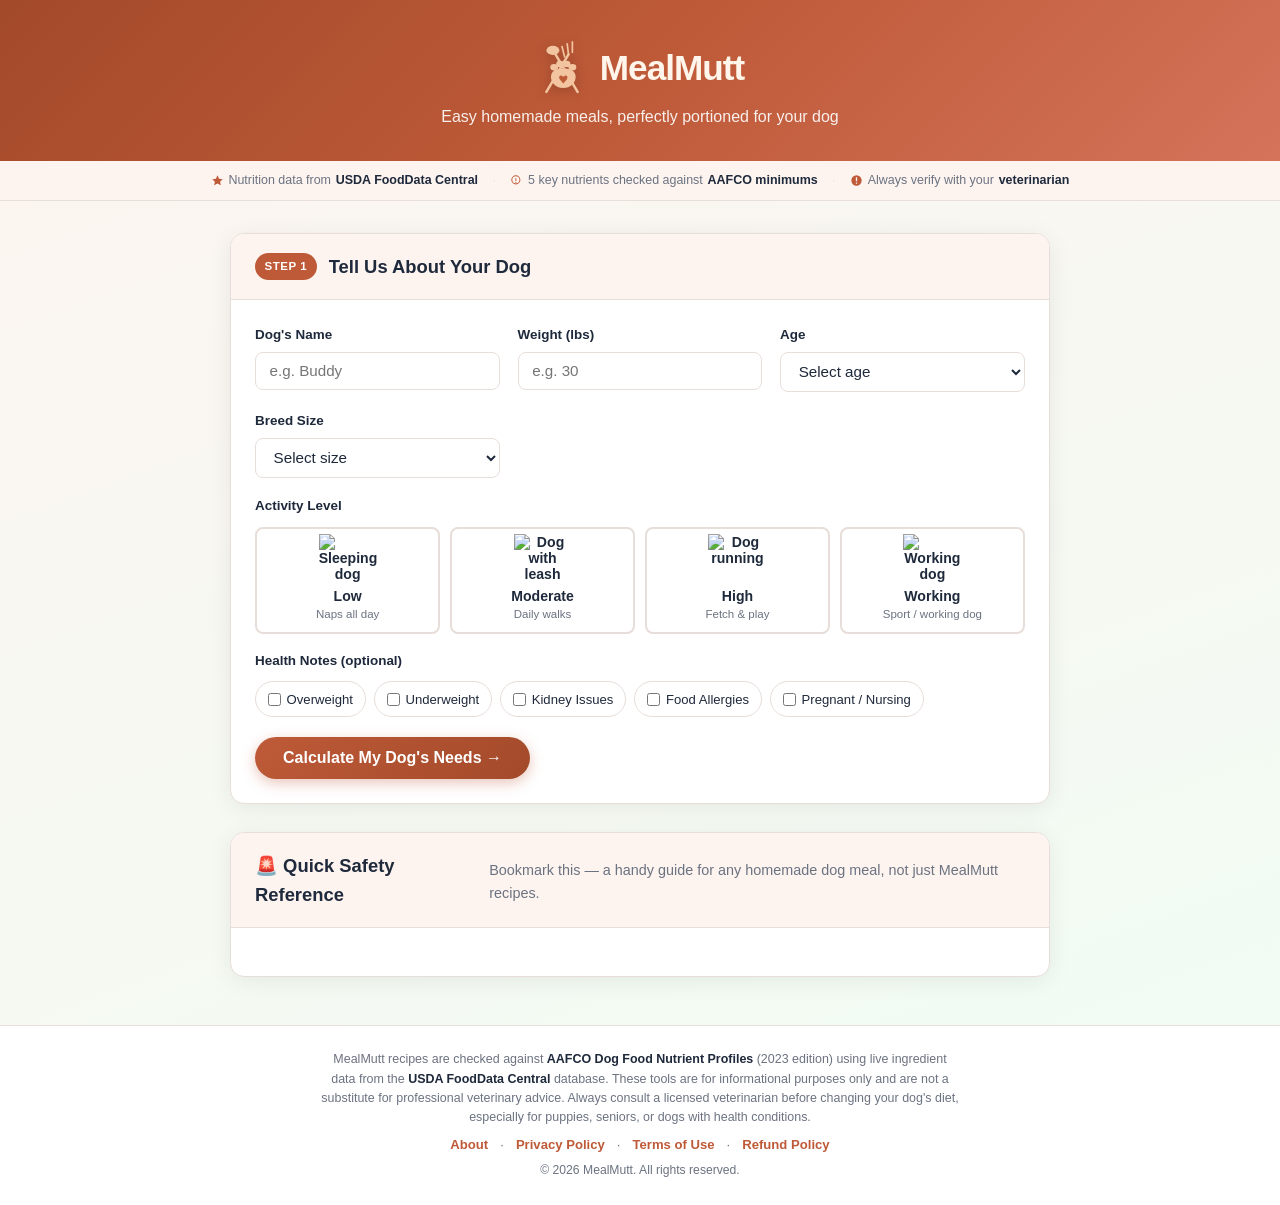
==== index.html @ f0d7a095 "Add Impact.com site verification meta tag Co-Authored-By: Claude Sonnet 4.6 <noreply@anthropic.com>" ====
<!DOCTYPE html>
<html lang="en">
<head>
  <meta charset="UTF-8" />
  <meta name='impact-site-verification' value='99b565a2-ffde-47de-982b-279a6107da5d'>
  <meta name="viewport" content="width=device-width, initial-scale=1.0" />
  <title>MealMutt — Easy Dog Food Cooking Guide</title>
  <meta name="description" content="Free homemade dog food recipes with AAFCO-checked nutrition, portioned by your dog's weight, age, and breed. Calculate meals in minutes." />

  <!-- Open Graph (social sharing previews) -->
  <meta property="og:type" content="website" />
  <meta property="og:url" content="https://mealmutt.com/" />
  <meta property="og:title" content="MealMutt — Easy Dog Food Cooking Guide" />
  <meta property="og:description" content="Free homemade dog food recipes with AAFCO-checked nutrition, portioned by your dog's weight, age, and breed." />
  <meta property="og:image" content="https://mealmutt.com/icons/og-preview.png" />
  <meta name="twitter:card" content="summary_large_image" />

  <!-- Google Analytics 4 -->
  <script async src="https://www.googletagmanager.com/gtag/js?id=G-VZTRQTY7SE"></script>
  <script>
    window.dataLayer = window.dataLayer || [];
    function gtag(){ dataLayer.push(arguments); }
    gtag('js', new Date());
    gtag('config', 'G-VZTRQTY7SE');
  </script>

  <!-- PWA manifest -->
  <link rel="manifest" href="/manifest.json" />

  <!-- Theme color (Android Chrome toolbar + status bar) -->
  <meta name="theme-color" content="#be5a38" />

  <!-- iOS home screen support -->
  <meta name="apple-mobile-web-app-capable" content="yes" />
  <meta name="apple-mobile-web-app-status-bar-style" content="default" />
  <meta name="apple-mobile-web-app-title" content="MealMutt" />
  <link rel="apple-touch-icon" href="/icons/icon-192.png" />

  <link rel="stylesheet" href="styles.css" />
</head>
<body>

  <!-- Skip link for keyboard / screen-reader users -->
  <a class="skip-link" href="#section-profile">Skip to main content</a>

  <!-- ===== HEADER ===== -->
  <header class="header">
    <div class="header-inner">
      <div class="pro-status-bar hidden" id="pro-status-bar">
        <span id="pro-status-text">🆓 Free Plan — <strong>3 recipes included</strong></span>
        <button class="pro-status-btn" id="pro-status-btn" onclick="showUpgradeModal()">Upgrade to Pro ✨</button>
      </div>
      <div class="logo">
        <svg class="logo-img" xmlns="http://www.w3.org/2000/svg" viewBox="0 0 80 88" aria-label="MealMutt icon">
          <!-- Fork (bottom-left to top-right) -->
          <line x1="16" y1="80" x2="50" y2="22" stroke="#F2C4A0" stroke-width="3.8" stroke-linecap="round"/>
          <line x1="44" y1="26" x2="40" y2="10" stroke="#F2C4A0" stroke-width="2.6" stroke-linecap="round"/>
          <line x1="50" y1="22" x2="48" y2="6"  stroke="#F2C4A0" stroke-width="2.6" stroke-linecap="round"/>
          <line x1="56" y1="19" x2="56" y2="3"  stroke="#F2C4A0" stroke-width="2.6" stroke-linecap="round"/>
          <!-- Spoon (bottom-right to top-left) -->
          <line x1="64" y1="80" x2="30" y2="22" stroke="#F2C4A0" stroke-width="3.8" stroke-linecap="round"/>
          <ellipse cx="26" cy="16" rx="10" ry="7" fill="#F2C4A0"/>
          <!-- Toe pads -->
          <ellipse cx="28" cy="42" rx="6" ry="5" fill="#F2C4A0"/>
          <ellipse cx="37" cy="37" rx="6" ry="5" fill="#F2C4A0"/>
          <ellipse cx="47" cy="37" rx="6" ry="5" fill="#F2C4A0"/>
          <ellipse cx="56" cy="42" rx="6" ry="5" fill="#F2C4A0"/>
          <!-- Main pad -->
          <path d="M42 74 C29 74 23 64 23 57 C23 48 30 44 42 44 C54 44 61 48 61 57 C61 64 55 74 42 74 Z" fill="#F2C4A0"/>
          <!-- Heart in pad -->
          <path d="M42 67 L37 61 C34.5 58 35.5 54.5 38.5 54.5 C40 54.5 42 56.5 42 56.5 C42 56.5 44 54.5 45.5 54.5 C48.5 54.5 49.5 58 47 61 Z" fill="#BE5A38"/>
        </svg>
        <h1 class="logo-text">MealMutt</h1>
      </div>
      <p class="tagline">Easy homemade meals, perfectly portioned for your dog</p>
    </div>
  </header>

  <!-- ===== CREDIBILITY STRIP ===== -->
  <div class="credibility-strip">
    <span class="cred-item">
      <svg class="cred-icon" viewBox="0 0 20 20" fill="none" xmlns="http://www.w3.org/2000/svg" aria-hidden="true"><path d="M10 2L12.4 7.2L18 8L14 11.8L15.2 17.4L10 14.6L4.8 17.4L6 11.8L2 8L7.6 7.2L10 2Z" fill="currentColor"/></svg>
      Nutrition data from <strong>USDA FoodData Central</strong>
    </span>
    <span class="cred-divider" aria-hidden="true">·</span>
    <span class="cred-item">
      <svg class="cred-icon" viewBox="0 0 20 20" fill="none" xmlns="http://www.w3.org/2000/svg" aria-hidden="true"><path d="M9 2a7 7 0 100 14A7 7 0 009 2zm0 1.5a5.5 5.5 0 110 11 5.5 5.5 0 010-11zM9 6a.75.75 0 01.75.75v3.5a.75.75 0 01-1.5 0v-3.5A.75.75 0 019 6zm0 6a.875.875 0 110 1.75A.875.875 0 019 12z" fill="currentColor"/></svg>
      5 key nutrients checked against <strong>AAFCO minimums</strong>
    </span>
    <span class="cred-divider" aria-hidden="true">·</span>
    <span class="cred-item">
      <svg class="cred-icon" viewBox="0 0 20 20" fill="none" xmlns="http://www.w3.org/2000/svg" aria-hidden="true"><path d="M10 18a8 8 0 100-16 8 8 0 000 16zm-1-5h2v2H9v-2zm0-8h2v6H9V5z" fill="currentColor"/></svg>
      Always verify with your <strong>veterinarian</strong>
    </span>
  </div>

  <!-- ===== MAIN ===== -->
  <main class="container">

    <!-- STEP 1 — Dog Profile -->
    <section class="card" id="section-profile" aria-current="step">
      <div class="card-header">
        <span class="step-badge">Step 1</span>
        <h2>Tell Us About Your Dog</h2>
      </div>
      <div class="card-body">
        <div class="form-grid">

          <div class="form-group">
            <label for="dog-name">Dog's Name</label>
            <input type="text" id="dog-name" placeholder="e.g. Buddy" />
          </div>

          <div class="form-group">
            <label for="dog-weight">Weight (lbs)</label>
            <input type="number" id="dog-weight" placeholder="e.g. 30" min="1" max="250" />
          </div>

          <div class="form-group">
            <label for="dog-age">Age</label>
            <select id="dog-age">
              <option value="">Select age</option>
              <option value="puppy">Puppy (under 1 year)</option>
              <option value="adult">Adult (1–7 years)</option>
              <option value="senior">Senior (7+ years)</option>
            </select>
          </div>

          <div class="form-group">
            <label for="dog-size">Breed Size</label>
            <select id="dog-size">
              <option value="">Select size</option>
              <option value="small">Small (under 20 lbs)</option>
              <option value="medium">Medium (20–50 lbs)</option>
              <option value="large">Large (50–100 lbs)</option>
              <option value="giant">Giant (100+ lbs)</option>
            </select>
          </div>

          <div class="form-group full-width">
            <label>Activity Level</label>
            <div class="activity-buttons">

              <!-- LOW — sleeping dog -->
              <button class="activity-btn" data-value="low">
                <span class="activity-icon">
                  <picture>
                    <source srcset="icon-low.webp" type="image/webp" />
                    <img src="icon-low.png" alt="Sleeping dog" class="activity-img" width="120" height="120" loading="lazy" />
                  </picture>
                </span>
                <span>Low</span>
                <small>Naps all day</small>
              </button>

              <!-- MODERATE — dog with leash -->
              <button class="activity-btn" data-value="moderate">
                <span class="activity-icon">
                  <picture>
                    <source srcset="icon-moderate.webp" type="image/webp" />
                    <img src="icon-moderate.png" alt="Dog with leash" class="activity-img" width="120" height="120" loading="lazy" />
                  </picture>
                </span>
                <span>Moderate</span>
                <small>Daily walks</small>
              </button>

              <!-- HIGH — dog running/leaping -->
              <button class="activity-btn" data-value="high">
                <span class="activity-icon">
                  <picture>
                    <source srcset="icon-high.webp" type="image/webp" />
                    <img src="icon-high.png" alt="Dog running" class="activity-img" width="120" height="120" loading="lazy" />
                  </picture>
                </span>
                <span>High</span>
                <small>Fetch & play</small>
              </button>

              <!-- WORKING — dog with badge vest -->
              <button class="activity-btn" data-value="working">
                <span class="activity-icon">
                  <picture>
                    <source srcset="icon-working.webp" type="image/webp" />
                    <img src="icon-working.png" alt="Working dog" class="activity-img" width="120" height="120" loading="lazy" />
                  </picture>
                </span>
                <span>Working</span>
                <small>Sport / working dog</small>
              </button>

            </div>
          </div>

        </div>

        <div class="form-group" style="margin-top:1rem;">
          <label>Health Notes (optional)</label>
          <div class="health-tags">
            <label class="tag-checkbox"><input type="checkbox" value="overweight" /> Overweight</label>
            <label class="tag-checkbox"><input type="checkbox" value="underweight" /> Underweight</label>
            <label class="tag-checkbox"><input type="checkbox" value="kidney" /> Kidney Issues</label>
            <label class="tag-checkbox"><input type="checkbox" value="allergies" /> Food Allergies</label>
            <label class="tag-checkbox"><input type="checkbox" value="pregnant" /> Pregnant / Nursing</label>
          </div>
        </div>

        <div class="profile-actions">
          <button class="btn-primary" id="btn-calculate">Calculate My Dog's Needs →</button>
        </div>

        <!-- Saved Profiles (shown when profiles exist) -->
        <div class="saved-profiles-row hidden" id="saved-profiles-row">
          <span class="saved-label">📂 Saved dogs:</span>
          <div class="saved-chips" id="saved-chips"></div>
        </div>
      </div>
    </section>

    <!-- STEP 2 — Calorie Results -->
    <section class="card hidden" id="section-results">
      <div class="card-header">
        <span class="step-badge">Step 2</span>
        <h2>Daily Nutrition Needs</h2>
      </div>
      <div class="card-body">
        <div class="results-hero">
          <div class="result-block primary">
            <div class="result-number" id="result-calories">—</div>
            <div class="result-label">Calories / Day</div>
          </div>
          <div class="result-block">
            <div class="result-number" id="result-food-oz">—</div>
            <div class="result-label">Oz of Food / Day</div>
          </div>
          <div class="result-block">
            <div class="result-number" id="result-meals">2×</div>
            <div class="result-label">Meals / Day</div>
          </div>
        </div>

        <div class="macro-bar-section">
          <h3>Recommended Macro Split</h3>
          <div class="macro-bars" id="macro-bars"></div>
        </div>

        <div class="tip-box" id="health-tip"></div>

        <div class="profile-actions">
          <button class="btn-primary" id="btn-show-recipes">Choose a Recipe →</button>
          <button class="btn-secondary" id="btn-save-profile" onclick="saveProfile()">💾 Save This Dog's Profile</button>
        </div>
      </div>
    </section>

    <!-- STEP 3 — Recipe Picker -->
    <section class="card hidden" id="section-recipes">
      <div class="card-header">
        <span class="step-badge">Step 3</span>
        <h2>Pick a Recipe</h2>
      </div>
      <div class="card-body">
        <div class="filter-row">
          <span class="filter-label">Filter by protein:</span>
          <div class="filter-buttons" id="filter-buttons">
            <button class="filter-btn active" data-filter="all">All</button>
            <button class="filter-btn" data-filter="chicken">🍗 Chicken</button>
            <button class="filter-btn" data-filter="beef">🥩 Beef</button>
            <button class="filter-btn" data-filter="fish">🐟 Fish</button>
            <button class="filter-btn" data-filter="turkey">🦃 Turkey</button>
          </div>
        </div>
        <div class="recipe-grid" id="recipe-grid"></div>
      </div>
    </section>

    <!-- AAFCO COMPLIANCE GATE -->
    <section class="card hidden" id="section-aafco">
      <div class="card-header">
        <span class="step-badge" id="aafco-badge-label">Checking</span>
        <h2 id="aafco-title">Verifying Nutrition Guidelines…</h2>
      </div>
      <div class="card-body" id="aafco-body">
        <!-- filled dynamically -->
      </div>
    </section>

    <!-- STEP 4 — Cooking Instructions -->
    <section class="card hidden" id="section-cook">
      <div class="card-header">
        <span class="step-badge">Step 4</span>
        <h2 id="cook-title">How to Cook It</h2>
      </div>
      <div class="card-body">

        <div class="cook-layout">

          <!-- Left: Ingredients -->
          <div class="cook-column">
            <h3>Ingredients</h3>
            <p class="portion-note">Portioned for <strong id="portions-for">—</strong> (adjust multiplier below)</p>
            <div class="multiplier-row">
              <button class="mult-btn" id="mult-down">−</button>
              <span id="mult-value">1×</span>
              <button class="mult-btn" id="mult-up">+</button>
              <span class="mult-label">batch size</span>
            </div>
            <ul class="ingredient-list" id="ingredient-list"></ul>

            <div class="nutrition-mini" id="nutrition-mini"></div>
          </div>

          <!-- Right: Steps -->
          <div class="cook-column">
            <h3>Cooking Steps</h3>
            <ol class="steps-list" id="steps-list"></ol>
            <div class="cook-tips" id="cook-tips"></div>
          </div>

        </div>

        <!-- SUPPLEMENTS BOOSTER -->
        <div class="supp-section" id="supp-section">
          <div class="supp-header">
            <h3>💊 Boost with Supplements</h3>
            <span class="supp-sub">Optional add-ons based on vet research. Toggle to add to your recipe.</span>
          </div>
          <h4 class="supp-group-header">🧩 Nutritional Completers</h4>
          <p class="supp-group-sub">These address the most common nutrient gaps in homemade dog food. Strongly recommended for dogs eating homemade meals regularly.</p>
          <div class="supp-grid" id="supp-grid-completer"></div>
          <h4 class="supp-group-header">✨ Optional Boosters</h4>
          <p class="supp-group-sub">Wellness add-ons with documented benefits. Add based on your dog's individual needs.</p>
          <div class="supp-grid" id="supp-grid-booster"></div>
          <p class="aff-disclaimer">
            🔗 <strong>Affiliate Disclosure:</strong> MealMutt participates in the Amazon Associates Program and other affiliate programs. We may earn a small commission when you purchase through our links — at no extra cost to you. We only recommend products we've researched and believe are safe for dogs.
          </p>
        </div>

        <div class="storage-box">
          <h3>🧊 Storage & Serving</h3>
          <div class="storage-grid" id="storage-grid"></div>
        </div>

        <div class="safety-box">
          <h3>⚠️ Safe & Unsafe Ingredients</h3>
          <div class="safe-unsafe-grid">
            <div>
              <h4 class="safe">✅ Safe for Dogs</h4>
              <ul id="safe-list"></ul>
            </div>
            <div>
              <h4 class="unsafe">❌ Never Feed These</h4>
              <ul id="unsafe-list"></ul>
            </div>
          </div>
        </div>

        <div class="action-row">
          <button class="btn-secondary" id="btn-back-recipes">← Back to Recipes</button>
          <button class="btn-primary" id="btn-print">🖨️ Print This Recipe</button>
        </div>
      </div>
    </section>

    <!-- WAITLIST / EMAIL CAPTURE (shown after first recipe is generated) -->
    <section class="card hidden" id="section-waitlist">
      <div class="card-body waitlist-body">

        <!-- Default state -->
        <div class="waitlist-content" id="waitlist-default">
          <div class="waitlist-text">
            <div class="waitlist-icon">🐾</div>
            <h3>Get New Recipes &amp; Nutrition Tips Free</h3>
            <p>Join dog parents already cooking healthier meals at home. Get weekly recipes, vet tips, and exclusive MealMutt Pro founding member access.</p>
          </div>
          <form class="waitlist-form" id="waitlist-form" onsubmit="joinWaitlist(event)" novalidate>
            <div class="waitlist-fields">
              <input type="text"  id="waitlist-name"    placeholder="Your name"       autocomplete="name" />
              <input type="email" id="waitlist-email"   placeholder="your@email.com"  required autocomplete="email" />
              <select id="waitlist-referral" aria-label="How did you find us? (optional)">
                <option value="">How did you find us? (optional)</option>
                <option value="Google Search">🔍 Google Search</option>
                <option value="Instagram">📸 Instagram</option>
                <option value="TikTok">🎵 TikTok</option>
                <option value="Facebook">👍 Facebook</option>
                <option value="Friend / Family">👥 Friend / Family</option>
                <option value="YouTube">▶️ YouTube</option>
                <option value="Other">💬 Other</option>
              </select>
            </div>
            <button type="submit" class="btn-waitlist" id="waitlist-btn">
              <span id="waitlist-btn-text">Join Free →</span>
            </button>
          </form>
        </div>

        <!-- Success state (hidden until submitted) -->
        <div class="waitlist-success hidden" id="waitlist-success">
          <div class="waitlist-success-icon">🎉</div>
          <h3>You're on the list!</h3>
          <p id="waitlist-success-msg">We'll send recipes, vet tips, and Pro early access straight to your inbox.</p>
          <span class="waitlist-success-badge">✅ Confirmed</span>
        </div>

      </div>
    </section>

    <!-- SAFETY REFERENCE — always visible standalone guide -->
    <section class="card" id="section-safety">
      <div class="card-header">
        <h2>🚨 Quick Safety Reference</h2>
        <p class="section-subtitle">Bookmark this — a handy guide for any homemade dog meal, not just MealMutt recipes.</p>
      </div>
      <div class="card-body">
        <div class="safety-columns" id="safety-reference"></div>
      </div>
    </section>

  </main>

  <!-- ===== FOOTER ===== -->
  <footer class="footer">
    <p class="footer-disclaimer">
      MealMutt recipes are checked against <strong>AAFCO Dog Food Nutrient Profiles</strong> (2023 edition)
      using live ingredient data from the <strong>USDA FoodData Central</strong> database.
      These tools are for informational purposes only and are not a substitute for professional veterinary advice.
      Always consult a licensed veterinarian before changing your dog's diet, especially for puppies,
      seniors, or dogs with health conditions.
    </p>
    <nav class="footer-links" aria-label="Legal">
      <a href="about.html">About</a> ·
      <a href="privacy.html">Privacy Policy</a> ·
      <a href="terms.html">Terms of Use</a> ·
      <a href="refund.html">Refund Policy</a>
    </nav>
    <p class="footer-copy">© 2026 MealMutt. All rights reserved.</p>
  </footer>

  <!-- UPGRADE MODAL -->
  <div class="upgrade-modal hidden" id="upgrade-modal" role="dialog" aria-modal="true">
    <div class="upgrade-overlay" onclick="closeUpgradeModal()"></div>
    <div class="upgrade-box">
      <button class="upgrade-close" onclick="closeUpgradeModal()" aria-label="Close">✕</button>
      <div class="upgrade-paw">🐾</div>
      <h2>Unlock MealMutt Pro</h2>
      <p class="upgrade-sub">Full access to every recipe, supplement, and feature — perfectly portioned for your dog.</p>

      <ul class="upgrade-features">
        <li>🍽️ <strong>All 8+ recipes</strong> (+ new ones added monthly)</li>
        <li>💊 <strong>Full supplement booster</strong> with affiliate shop links</li>
        <li>🐕 <strong>Save unlimited dog profiles</strong></li>
        <li>✅ <strong>AAFCO 5-nutrient check</strong> for every recipe</li>
        <li>🖨️ <strong>Print & batch cooking mode</strong></li>
        <li>📡 <strong>Live USDA nutrition data</strong> per recipe</li>
      </ul>

      <div class="upgrade-plans">
        <button class="upgrade-plan" onclick="goToStripe('monthly')">
          <span class="plan-price">$4.99<small>/mo</small></span>
          <span class="plan-label">Monthly</span>
          <span class="plan-note">Cancel anytime</span>
        </button>
        <button class="upgrade-plan featured" onclick="goToStripe('yearly')">
          <span class="plan-badge">Best Value — Save 35%</span>
          <span class="plan-price">$39<small>/yr</small></span>
          <span class="plan-label">Annual</span>
          <span class="plan-note">That's $3.25/month</span>
        </button>
      </div>

      <p class="upgrade-secure">🔒 Secure payment via Stripe · Cancel anytime</p>

      <div class="license-key-section">
        <details class="license-key-toggle">
          <summary class="license-key-label">Already have a license key?</summary>
          <div class="license-key-row">
            <input
              type="text"
              id="license-key-input"
              placeholder="MEALMUTT-XXXX-XXXX-XXXX"
              maxlength="22"
              autocomplete="off"
              spellcheck="false"
              onkeydown="if(event.key==='Enter') redeemLicenseKey()"
            />
            <button class="license-key-btn" onclick="redeemLicenseKey()">Redeem</button>
          </div>
          <p class="license-key-error hidden" id="license-key-error"></p>
        </details>
      </div>
    </div>
  </div>

  <!-- EmailJS SDK -->
  <script src="https://cdn.jsdelivr.net/npm/@emailjs/browser@4/dist/email.min.js"></script>

  <script src="recipes.js"></script>
  <script src="usda.js"></script>
  <script src="aafco.js"></script>
  <script src="supplements.js"></script>
  <script src="app.js"></script>

  <!-- Register service worker for PWA / offline static assets -->
  <script>
    if ('serviceWorker' in navigator) {
      window.addEventListener('load', () => {
        navigator.serviceWorker.register('/sw.js').catch(err => {
          console.warn('Service worker registration failed:', err);
        });
      });
    }
  </script>
</body>
</html>
---- styles.css ----
/* ===================================================
   MealMutt — Styles
   =================================================== */

*, *::before, *::after { box-sizing: border-box; margin: 0; padding: 0; }

/* ===== SKIP LINK ===== */
.skip-link {
  position: absolute;
  left: -9999px;
  top: auto;
  width: 1px;
  height: 1px;
  overflow: hidden;
}
.skip-link:focus {
  position: fixed;
  top: 8px;
  left: 8px;
  width: auto;
  height: auto;
  padding: 8px 16px;
  background: #be5a38;
  color: #fff;
  font-weight: 600;
  z-index: 10000;
  border-radius: 4px;
  text-decoration: none;
}

:root {
  --primary:      #be5a38; /* interactive elements & large text only — not small body text */
  --primary-dark: #a34a2a;
  --primary-light:#fdf4f0;
  --accent:       #4d7c0f;
  --accent-light: #ecfccb;
  --danger:       #991b1b;
  --danger-light: #fee2e2;
  --blue:         #0369a1;
  --blue-light:   #e0f2fe;
  --text:         #1e293b;
  --text-muted:   #6b7280;
  --border:       #e7ddd9;
  --surface:      #fdf4f0;
  --white:        #ffffff;
  --radius:       14px;
  --radius-sm:    8px;
  --shadow:       0 4px 24px rgba(0,0,0,.07);
  --shadow-lg:    0 8px 40px rgba(0,0,0,.12);
}

html { scroll-behavior: smooth; }

body {
  font-family: -apple-system, BlinkMacSystemFont, 'Segoe UI', Roboto, sans-serif;
  background: linear-gradient(160deg, #fdf4f0 0%, #f0fdf4 100%);
  min-height: 100vh;
  color: var(--text);
  line-height: 1.6;
}

/* ===== HEADER ===== */
.header {
  background: linear-gradient(135deg, #a34a2a 0%, #be5a38 50%, #d4735a 100%);
  color: #fff;
  padding: 2.5rem 1.5rem 2rem;
  text-align: center;
  box-shadow: 0 4px 20px rgba(190,90,56,.35);
}
.header-inner { max-width: 700px; margin: 0 auto; }
.logo { display: flex; align-items: center; justify-content: center; gap: .75rem; margin-bottom: .4rem; }
.logo-img { width: 52px; height: auto; filter: drop-shadow(0 2px 6px rgba(0,0,0,.18)); }
.logo-text { font-size: 2.2rem; font-weight: 800; letter-spacing: -1px; color: #FFF5EB; }
.tagline { font-size: 1rem; opacity: .9; font-weight: 400; }

/* ===== LAYOUT ===== */
.container {
  max-width: 860px;
  margin: 0 auto;
  padding: 2rem 1.25rem 3rem;
  display: flex;
  flex-direction: column;
  gap: 1.75rem;
}

/* ===== CARD ===== */
.card {
  background: var(--white);
  border-radius: var(--radius);
  box-shadow: var(--shadow);
  border: 1px solid var(--border);
  overflow: hidden;
  transition: box-shadow .2s;
}
.card:hover { box-shadow: var(--shadow-lg); }

.card-header {
  background: var(--surface);
  border-bottom: 1px solid var(--border);
  padding: 1.1rem 1.5rem;
  display: flex;
  align-items: center;
  gap: .75rem;
}
.card-header h2 { font-size: 1.15rem; font-weight: 700; color: var(--text); }
.section-subtitle { font-size: .9rem; color: var(--text-muted); font-weight: 400; margin-top: .25rem; }
.card-body { padding: 1.5rem; }

.step-badge {
  background: var(--primary);
  color: #fff;
  font-size: .72rem;
  font-weight: 700;
  padding: .25rem .6rem;
  border-radius: 20px;
  text-transform: uppercase;
  letter-spacing: .5px;
  white-space: nowrap;
}

/* ===== FORM ===== */
.form-grid {
  display: grid;
  grid-template-columns: repeat(auto-fit, minmax(200px, 1fr));
  gap: 1.1rem;
}
.form-group { display: flex; flex-direction: column; gap: .4rem; }
.form-group.full-width { grid-column: 1 / -1; }
label { font-size: .84rem; font-weight: 600; color: var(--text); }

input[type="text"],
input[type="number"],
select {
  padding: .6rem .85rem;
  border: 1.5px solid var(--border);
  border-radius: var(--radius-sm);
  font-size: .95rem;
  color: var(--text);
  background: var(--white);
  transition: border-color .15s, box-shadow .15s;
  outline: none;
  width: 100%;
}
input:focus, select:focus {
  border-color: var(--primary);
  box-shadow: 0 0 0 3px rgba(249,115,22,.12);
}

/* ===== ACTIVITY BUTTONS ===== */
.activity-buttons {
  display: grid;
  grid-template-columns: repeat(auto-fit, minmax(110px, 1fr));
  gap: .6rem;
  margin-top: .25rem;
}
.activity-btn {
  display: flex; flex-direction: column; align-items: center;
  gap: .2rem; padding: .75rem .5rem;
  border: 2px solid var(--border);
  border-radius: var(--radius-sm);
  background: var(--white);
  cursor: pointer;
  transition: all .15s;
  font-size: .88rem; font-weight: 600; color: var(--text);
}
.activity-btn .activity-icon { display: flex; align-items: center; justify-content: center; height: 44px; }
.activity-btn small { font-size: .72rem; color: var(--text-muted); font-weight: 400; }
.activity-btn:hover { border-color: var(--primary); background: var(--primary-light); }
.activity-btn.selected {
  border-color: var(--primary);
  background: var(--primary-light);
  color: var(--primary-dark);
}

/* ===== HEALTH TAGS ===== */
.health-tags { display: flex; flex-wrap: wrap; gap: .5rem; margin-top: .25rem; }
.tag-checkbox {
  display: flex; align-items: center; gap: .35rem;
  padding: .4rem .75rem;
  border: 1.5px solid var(--border);
  border-radius: 20px;
  font-size: .82rem; font-weight: 500;
  cursor: pointer;
  transition: all .15s;
  background: var(--white);
  user-select: none;
}
.tag-checkbox:hover { border-color: var(--primary); background: var(--primary-light); }
.tag-checkbox input { accent-color: var(--primary); }

/* ===== BUTTONS ===== */
.btn-primary {
  display: inline-flex; align-items: center; justify-content: center; gap: .4rem;
  background: linear-gradient(135deg, var(--primary), var(--primary-dark));
  color: #fff; border: none;
  padding: .75rem 1.75rem;
  border-radius: 30px;
  font-size: 1rem; font-weight: 700;
  cursor: pointer;
  margin-top: 1.25rem;
  box-shadow: 0 4px 14px rgba(190,90,56,.35);
  transition: transform .12s, box-shadow .12s;
}
.btn-primary:hover {
  transform: translateY(-2px);
  box-shadow: 0 6px 20px rgba(190,90,56,.45);
}
.btn-primary:active { transform: translateY(0); }

.btn-secondary {
  display: inline-flex; align-items: center; gap: .4rem;
  background: var(--white); color: var(--text);
  border: 1.5px solid var(--border);
  padding: .65rem 1.4rem;
  border-radius: 30px;
  font-size: .95rem; font-weight: 600;
  cursor: pointer;
  margin-top: 1.25rem;
  transition: all .15s;
}
.btn-secondary:hover { border-color: var(--primary); color: var(--primary); }

/* ===== RESULTS ===== */
.results-hero {
  display: flex; flex-wrap: wrap; gap: 1rem;
  margin-bottom: 1.5rem;
}
.result-block {
  flex: 1 1 120px;
  background: var(--surface);
  border: 1.5px solid var(--border);
  border-radius: var(--radius-sm);
  padding: 1.1rem;
  text-align: center;
}
.result-block.primary {
  background: var(--primary-light);
  border-color: var(--primary);
}
.result-number {
  font-size: 2rem; font-weight: 800;
  color: var(--primary);
  line-height: 1.1;
}
.result-label {
  font-size: .78rem; font-weight: 600;
  color: var(--text-muted);
  text-transform: uppercase;
  letter-spacing: .5px;
  margin-top: .25rem;
}

/* ===== MACRO BARS ===== */
.macro-bar-section h3 { font-size: .95rem; font-weight: 700; margin-bottom: .75rem; }
.macro-bars { display: flex; flex-direction: column; gap: .6rem; margin-bottom: 1.25rem; }
.macro-row { display: flex; align-items: center; gap: .75rem; }
.macro-name { font-size: .82rem; font-weight: 600; width: 80px; flex-shrink: 0; }
.macro-track {
  flex: 1; height: 10px;
  background: var(--border);
  border-radius: 6px;
  overflow: hidden;
}
.macro-fill {
  height: 100%; border-radius: 6px;
  transition: width .5s ease;
}
.macro-pct { font-size: .8rem; font-weight: 700; width: 36px; text-align: right; flex-shrink: 0; }

/* ===== TIP BOX ===== */
.tip-box {
  background: var(--blue-light);
  border-left: 4px solid var(--blue);
  border-radius: var(--radius-sm);
  padding: .85rem 1rem;
  font-size: .88rem;
  color: #1e3a8a;
  margin-bottom: .5rem;
}

/* ===== FILTER BAR ===== */
.filter-row {
  display: flex; align-items: center; flex-wrap: wrap; gap: .6rem;
  margin-bottom: 1.25rem;
}
.filter-label { font-size: .84rem; font-weight: 600; color: var(--text-muted); }
.filter-buttons { display: flex; flex-wrap: wrap; gap: .4rem; }
.filter-btn {
  padding: .35rem .85rem;
  border: 1.5px solid var(--border);
  border-radius: 20px;
  background: var(--white);
  font-size: .82rem; font-weight: 600;
  cursor: pointer;
  transition: all .15s;
}
.filter-btn:hover, .filter-btn.active {
  background: var(--primary);
  border-color: var(--primary);
  color: #fff;
}

/* ===== RECIPE GRID ===== */
.recipe-grid {
  display: grid;
  grid-template-columns: repeat(auto-fill, minmax(230px, 1fr));
  gap: 1rem;
}
.recipe-card {
  border: 1.5px solid var(--border);
  border-radius: var(--radius-sm);
  padding: 1.1rem;
  cursor: pointer;
  transition: all .15s;
  background: var(--white);
  position: relative;
}
.recipe-card:hover {
  border-color: var(--primary);
  box-shadow: 0 4px 16px rgba(249,115,22,.15);
  transform: translateY(-2px);
}
.recipe-emoji { font-size: 2rem; margin-bottom: .5rem; display: block; }
.recipe-name { font-size: .95rem; font-weight: 700; margin-bottom: .3rem; }
.recipe-desc { font-size: .8rem; color: var(--text-muted); line-height: 1.4; margin-bottom: .6rem; }
.recipe-tags { display: flex; flex-wrap: wrap; gap: .3rem; }
.recipe-tag {
  font-size: .7rem; font-weight: 600;
  padding: .15rem .5rem;
  border-radius: 10px;
  background: var(--accent-light);
  color: var(--accent);
}
.recipe-tag.protein { background: var(--primary-light); color: var(--primary-dark); }
.recipe-tag.time { background: var(--blue-light); color: var(--blue); }

/* ===== COOK LAYOUT ===== */
.cook-layout {
  display: grid;
  grid-template-columns: 1fr 1fr;
  gap: 1.5rem;
  margin-bottom: 1.5rem;
}
@media (max-width: 600px) { .cook-layout { grid-template-columns: 1fr; } }

.cook-column h3 { font-size: .95rem; font-weight: 700; margin-bottom: .75rem; border-bottom: 2px solid var(--border); padding-bottom: .5rem; }
.portion-note { font-size: .8rem; color: var(--text-muted); margin-bottom: .6rem; }

.multiplier-row {
  display: flex; align-items: center; gap: .6rem;
  margin-bottom: .85rem;
}
.mult-btn {
  width: 30px; height: 30px;
  border: 1.5px solid var(--border);
  border-radius: 50%;
  background: var(--white);
  font-size: 1.1rem; font-weight: 700; line-height: 1;
  cursor: pointer; display: flex; align-items: center; justify-content: center;
  transition: all .15s;
}
.mult-btn:hover { border-color: var(--primary); color: var(--primary); }
#mult-value { font-size: .95rem; font-weight: 700; min-width: 24px; text-align: center; }
.mult-label { font-size: .78rem; color: var(--text-muted); }

.ingredient-list { list-style: none; display: flex; flex-direction: column; gap: .45rem; }
.ingredient-list li {
  display: flex; align-items: center; gap: .55rem;
  font-size: .88rem; padding: .4rem .6rem;
  border-radius: 6px;
  background: var(--surface);
}
.ingredient-list li::before { content: "•"; color: var(--primary); font-size: 1.1rem; flex-shrink: 0; }
.ing-qty { font-weight: 700; color: var(--primary); margin-right: .15rem; }

.nutrition-mini {
  margin-top: 1rem;
  background: var(--surface);
  border-radius: var(--radius-sm);
  padding: .75rem;
  display: grid;
  grid-template-columns: 1fr 1fr;
  gap: .35rem;
}
.nut-source { grid-column: 1 / -1; margin-bottom: .2rem; }
.nut-badge {
  font-size: .68rem; font-weight: 700;
  padding: .2rem .55rem;
  border-radius: 20px;
  display: inline-block;
}
.nut-loading { background: #e0f2fe; color: #0369a1; }
.nut-live    { background: #dcfce7; color: #16a34a; }
.nut-est     { background: var(--surface); color: var(--text-muted); border: 1px solid var(--border); }
.nut-row { font-size: .78rem; display: flex; justify-content: space-between; }
.nut-row span { font-weight: 700; color: var(--text); }

.steps-list { list-style: none; display: flex; flex-direction: column; gap: .75rem; }
.steps-list li {
  display: flex; gap: .75rem;
  font-size: .88rem; line-height: 1.5;
}
.step-num {
  width: 26px; height: 26px;
  background: var(--primary);
  color: #fff;
  border-radius: 50%;
  display: flex; align-items: center; justify-content: center;
  font-size: .75rem; font-weight: 700;
  flex-shrink: 0; margin-top: 1px;
}

.cook-tips {
  margin-top: 1rem;
  background: var(--accent-light);
  border-left: 3px solid var(--accent);
  border-radius: var(--radius-sm);
  padding: .75rem;
  font-size: .82rem;
  color: #14532d;
}

/* ===== STORAGE BOX ===== */
.storage-box {
  background: var(--blue-light);
  border-radius: var(--radius-sm);
  padding: 1.1rem;
  margin-bottom: 1.25rem;
}
.storage-box h3 { font-size: .95rem; font-weight: 700; margin-bottom: .75rem; color: #1e3a8a; }
.storage-grid {
  display: grid;
  grid-template-columns: repeat(auto-fit, minmax(160px, 1fr));
  gap: .75rem;
}
.storage-item {
  background: #fff;
  border-radius: var(--radius-sm);
  padding: .65rem .85rem;
  font-size: .82rem;
}
.storage-item strong { display: block; font-size: .78rem; text-transform: uppercase; letter-spacing: .4px; color: var(--blue); margin-bottom: .2rem; }

/* ===== SAFETY BOX ===== */
.safety-box {
  border: 1.5px solid var(--border);
  border-radius: var(--radius-sm);
  padding: 1.1rem;
  margin-bottom: 1.25rem;
}
.safety-box h3 { font-size: .95rem; font-weight: 700; margin-bottom: .85rem; }
.safe-unsafe-grid { display: grid; grid-template-columns: 1fr 1fr; gap: 1rem; }
.safe-unsafe-grid h4 { font-size: .85rem; font-weight: 700; margin-bottom: .5rem; }
h4.safe { color: var(--accent); }
h4.unsafe { color: var(--danger); }
.safe-unsafe-grid ul { list-style: none; display: flex; flex-direction: column; gap: .3rem; }
.safe-unsafe-grid li { font-size: .82rem; display: flex; align-items: center; gap: .4rem; }

.action-row {
  display: flex; flex-wrap: wrap; align-items: center; gap: 1rem;
  margin-top: .5rem;
}

/* ===== SAFETY REFERENCE ===== */
.safety-columns {
  display: grid;
  grid-template-columns: repeat(auto-fit, minmax(200px, 1fr));
  gap: 1rem;
}
.safety-cat { font-size: .92rem; }
.safety-cat h4 { font-weight: 700; margin-bottom: .5rem; padding-bottom: .4rem; border-bottom: 2px solid var(--border); }
.safety-cat ul { list-style: none; display: flex; flex-direction: column; gap: .3rem; }
.safety-cat li { font-size: .82rem; display: flex; align-items: flex-start; gap: .4rem; padding: .2rem 0; }
.dot-green::before { content: "✅"; }
.dot-red::before { content: "❌"; }
.dot-warn::before { content: "⚠️"; }

/* ===== AAFCO COMPLIANCE ===== */
.aafco-loading {
  display: flex; flex-direction: column; align-items: center;
  gap: 1rem; padding: 2.5rem 1rem;
  color: var(--text-muted); font-size: .9rem;
}
.aafco-spinner {
  width: 42px; height: 42px;
  border: 4px solid var(--border);
  border-top-color: var(--primary);
  border-radius: 50%;
  animation: spin .75s linear infinite;
}
@keyframes spin { to { transform: rotate(360deg); } }

.aafco-profile { font-size: .83rem; color: var(--text-muted); margin-bottom: 1rem; }

.aafco-checks { display: flex; flex-direction: column; gap: .85rem; margin-bottom: 1.25rem; }
.aafco-check {
  border: 1.5px solid var(--border);
  border-radius: var(--radius-sm);
  padding: .85rem 1rem;
}
.aafco-check.pass { border-color: #86efac; background: #f0fdf4; }
.aafco-check.fail { border-color: #fca5a5; background: #fef2f2; }

.aafco-check-header {
  display: flex; align-items: center; gap: .6rem;
  margin-bottom: .55rem; font-size: .85rem;
}
.aafco-check-label { font-weight: 700; flex: 1; }
.aafco-check-value { font-size: .76rem; color: var(--text-muted); }

.aafco-bar-track {
  height: 9px; background: var(--border);
  border-radius: 6px; overflow: hidden;
}
.aafco-bar-fill {
  height: 100%; border-radius: 6px;
  transition: width .55s ease;
}
.aafco-bar-fill.pass { background: #16a34a; }
.aafco-bar-fill.fail { background: #dc2626; }

.aafco-note {
  font-size: .82rem; line-height: 1.55;
  border-radius: var(--radius-sm);
  padding: .75rem 1rem;
  margin-bottom: 1.25rem;
}
.aafco-note.ok   { background: #f0fdf4; border-left: 3px solid #16a34a; color: #14532d; }
.aafco-note.warn { background: var(--blue-light); border-left: 3px solid var(--blue); color: #1e3a8a; }

.aafco-disclaimer {
  font-size: .74rem;
  line-height: 1.55;
  color: var(--text-muted);
  border-top: 1px solid var(--border);
  padding-top: .85rem;
  margin-bottom: .85rem;
}
.aafco-actions { display: flex; flex-wrap: wrap; gap: .75rem; }

/* ===== ACTIVITY IMAGE ICONS ===== */
.activity-img {
  width: 58px; height: 58px;
  object-fit: contain;
  display: block;
}

/* ===== SUPPLEMENTS ===== */
.supp-section {
  margin-bottom: 1.5rem;
  border: 1.5px solid var(--border);
  border-radius: var(--radius);
  overflow: hidden;
}
.supp-header {
  background: var(--surface);
  border-bottom: 1px solid var(--border);
  padding: 1rem 1.25rem;
}
.supp-header h3 { font-size: .95rem; font-weight: 700; margin-bottom: .2rem; }
.supp-sub { font-size: .78rem; color: var(--text-muted); }

.supp-grid {
  display: grid;
  grid-template-columns: repeat(auto-fill, minmax(260px, 1fr));
  gap: 1rem;
  padding: 1rem;
}

.supp-card {
  border: 1.5px solid var(--border);
  border-radius: var(--radius-sm);
  padding: 1rem;
  background: var(--white);
  display: flex;
  flex-direction: column;
  gap: .45rem;
  transition: border-color .15s, box-shadow .15s;
}
.supp-card:hover    { border-color: var(--primary); box-shadow: 0 2px 12px rgba(190,90,56,.1); }
.supp-suggested     { border-color: #fcd34d; background: #fffdf0; }
.supp-active        { border-color: var(--accent) !important; background: #f0fdf4 !important; }

.supp-card-top {
  display: flex; align-items: flex-start; gap: .6rem;
}
.supp-emoji { font-size: 1.6rem; line-height: 1; flex-shrink: 0; }
.supp-info  { flex: 1; display: flex; flex-direction: column; gap: .25rem; }
.supp-name  { font-size: .9rem; font-weight: 700; line-height: 1.2; }

.supp-cat-badge {
  font-size: .65rem; font-weight: 700;
  padding: .15rem .5rem;
  border-radius: 10px;
  display: inline-block;
  width: fit-content;
}
.supp-recommended {
  font-size: .68rem; font-weight: 700;
  color: #b45309;
}

.supp-toggle {
  flex-shrink: 0;
  padding: .35rem .75rem;
  border: 1.5px solid var(--primary);
  border-radius: 20px;
  background: var(--white);
  color: var(--primary);
  font-size: .78rem; font-weight: 700;
  cursor: pointer;
  transition: all .15s;
  white-space: nowrap;
}
.supp-toggle:hover  { background: var(--primary); color: #fff; }
.supp-toggle.active { background: var(--accent); border-color: var(--accent); color: #fff; }

.supp-nutrient { font-size: .78rem; font-weight: 700; color: var(--text); }
.supp-benefit  { font-size: .8rem; color: var(--text); line-height: 1.45; }
.supp-dose     { font-size: .78rem; background: var(--surface); border-radius: 6px; padding: .35rem .55rem; }
.supp-prep     { font-size: .76rem; color: var(--text-muted); line-height: 1.4; }

.supp-warning-wrap {
  font-size: .75rem;
  border-top: 1px solid var(--border);
  padding-top: .4rem;
  margin-top: .2rem;
}
.supp-warning-wrap summary {
  cursor: pointer; color: #d97706; font-weight: 600;
}
.supp-warning {
  margin-top: .35rem; color: #92400e;
  background: #fffbeb; border-radius: 6px;
  padding: .5rem .65rem; line-height: 1.45;
}

/* ===== PRO STATUS BAR ===== */
.pro-status-bar {
  display: flex; align-items: center; justify-content: center; gap: .75rem;
  background: rgba(0,0,0,.18);
  border-radius: 30px;
  padding: .35rem .85rem .35rem 1rem;
  margin-bottom: .9rem;
  font-size: .78rem;
  color: #F2C4A0;
  flex-wrap: wrap;
}
.pro-status-bar.is-pro {
  background: rgba(77,124,15,.35);
  border: 1px solid rgba(77,124,15,.5);
}
.pro-status-btn {
  background: #F2C4A0;
  color: #a34a2a;
  border: none;
  border-radius: 20px;
  padding: .25rem .75rem;
  font-size: .75rem; font-weight: 700;
  cursor: pointer;
  transition: all .15s;
  white-space: nowrap;
}
.pro-status-btn:hover { background: #fff; }
.pro-status-btn.hidden { display: none !important; }

/* ===== PRO BADGE ===== */
.pro-badge {
  background: linear-gradient(135deg, #f59e0b, #d97706);
  color: #fff;
  font-size: .62rem; font-weight: 800;
  padding: .18rem .5rem;
  border-radius: 10px;
  text-transform: uppercase;
  letter-spacing: .5px;
  display: inline-block;
}

/* ===== LOCKED RECIPE CARD ===== */
.recipe-card.locked {
  position: relative;
  overflow: hidden;
}
.recipe-card.locked::after {
  content: "";
  position: absolute;
  inset: 0;
  background: rgba(255,255,255,.6);
  backdrop-filter: blur(1px);
  border-radius: inherit;
  pointer-events: none;
}
.recipe-lock-badge {
  position: absolute;
  top: .6rem; right: .6rem;
  background: linear-gradient(135deg, #f59e0b, #d97706);
  color: #fff;
  font-size: .65rem; font-weight: 800;
  padding: .2rem .55rem;
  border-radius: 10px;
  z-index: 2;
  display: flex; align-items: center; gap: .25rem;
}

/* ===== PROFILE ACTIONS ===== */
.profile-actions { display: flex; flex-wrap: wrap; align-items: center; gap: .75rem; }

/* ===== SAVED PROFILES CHIPS ===== */
.saved-profiles-row {
  display: flex; align-items: center; flex-wrap: wrap; gap: .5rem;
  margin-top: .75rem;
  padding: .65rem .85rem;
  background: var(--surface);
  border-radius: var(--radius-sm);
  border: 1.5px solid var(--border);
}
.saved-label { font-size: .78rem; font-weight: 600; color: var(--text-muted); white-space: nowrap; }
.saved-chip {
  display: flex; align-items: center; gap: .3rem;
  padding: .25rem .65rem;
  background: var(--white);
  border: 1.5px solid var(--border);
  border-radius: 20px;
  font-size: .78rem; font-weight: 600;
  cursor: pointer;
  transition: all .15s;
}
.saved-chip:hover { border-color: var(--primary); color: var(--primary); }
.saved-chip-del {
  background: none; border: none;
  color: var(--text-muted);
  cursor: pointer; font-size: .8rem; line-height: 1;
  padding: 0 .1rem;
  transition: color .1s;
}
.saved-chip-del:hover { color: var(--danger); }

/* ===== UPGRADE MODAL ===== */
.upgrade-modal {
  position: fixed; inset: 0;
  z-index: 9999;
  display: flex; align-items: center; justify-content: center;
  padding: 1rem;
}
.upgrade-overlay {
  position: absolute; inset: 0;
  background: rgba(0,0,0,.55);
  backdrop-filter: blur(3px);
}
.upgrade-box {
  position: relative;
  background: #fff;
  border-radius: 20px;
  padding: 2rem 1.75rem;
  max-width: 420px; width: 100%;
  box-shadow: 0 24px 60px rgba(0,0,0,.2);
  text-align: center;
  animation: fadeSlideIn .25s ease;
  max-height: 90vh;
  overflow-y: auto;
}
.upgrade-close {
  position: absolute; top: .85rem; right: .85rem;
  background: none; border: none;
  font-size: 1.1rem; color: var(--text-muted);
  cursor: pointer; padding: .2rem .4rem;
  border-radius: 6px;
  transition: background .1s;
}
.upgrade-close:hover { background: var(--surface); }
.upgrade-paw { font-size: 2.5rem; margin-bottom: .5rem; }
.upgrade-box h2 { font-size: 1.4rem; font-weight: 800; margin-bottom: .4rem; color: var(--text); }
.upgrade-sub { font-size: .87rem; color: var(--text-muted); line-height: 1.5; margin-bottom: 1.1rem; }

.upgrade-features {
  list-style: none;
  text-align: left;
  display: flex; flex-direction: column; gap: .45rem;
  background: var(--surface);
  border-radius: var(--radius-sm);
  padding: .9rem 1rem;
  margin-bottom: 1.25rem;
  font-size: .84rem;
  line-height: 1.4;
}

.upgrade-plans {
  display: flex; gap: .75rem;
  margin-bottom: .9rem;
}
.upgrade-plan {
  flex: 1;
  display: flex; flex-direction: column; align-items: center;
  gap: .2rem;
  padding: .9rem .5rem;
  border: 2px solid var(--border);
  border-radius: var(--radius-sm);
  background: var(--white);
  cursor: pointer;
  transition: all .15s;
  position: relative;
}
.upgrade-plan:hover { border-color: var(--primary); box-shadow: 0 4px 16px rgba(190,90,56,.15); }
.upgrade-plan.featured {
  border-color: #f59e0b;
  background: #fffbeb;
}
.upgrade-plan.featured:hover { border-color: #d97706; box-shadow: 0 4px 16px rgba(245,158,11,.2); }
.plan-badge {
  position: absolute; top: -.75rem; left: 50%; transform: translateX(-50%);
  background: linear-gradient(135deg, #f59e0b, #d97706);
  color: #fff;
  font-size: .6rem; font-weight: 800;
  padding: .2rem .6rem;
  border-radius: 20px;
  white-space: nowrap;
}
.plan-price { font-size: 1.5rem; font-weight: 800; color: var(--text); line-height: 1; }
.plan-price small { font-size: .7rem; font-weight: 500; color: var(--text-muted); }
.plan-label { font-size: .75rem; font-weight: 700; color: var(--text); }
.plan-note { font-size: .68rem; color: var(--text-muted); }
.upgrade-secure { font-size: .75rem; color: var(--text-muted); margin-bottom: .75rem; }
.license-key-section {
  border-top: 1px solid var(--border);
  padding-top: .85rem;
  margin-top: .25rem;
}
.license-key-label {
  font-size: .75rem;
  color: var(--text-muted);
  margin-bottom: .45rem;
}
.license-key-toggle { cursor: pointer; }
.license-key-toggle summary {
  list-style: none;
  text-align: center;
  color: var(--text-muted);
  font-size: .85rem;
}
.license-key-toggle summary::-webkit-details-marker { display: none; }
.license-key-toggle summary::after { content: " ▸"; }
.license-key-toggle[open] summary::after { content: " ▾"; }
.license-key-row {
  display: flex;
  gap: .5rem;
}
.license-key-row input {
  flex: 1;
  font-family: monospace;
  font-size: .85rem;
  padding: .45rem .65rem;
  border: 1.5px solid var(--border);
  border-radius: 8px;
  background: var(--surface);
  color: var(--text);
  text-transform: uppercase;
  letter-spacing: .04em;
}
.license-key-row input:focus {
  outline: none;
  border-color: var(--accent);
}
.license-key-btn {
  background: var(--accent);
  color: #fff;
  border: none;
  border-radius: 8px;
  padding: .45rem .9rem;
  font-size: .85rem;
  font-weight: 600;
  cursor: pointer;
  transition: opacity .15s;
}
.license-key-btn:hover { opacity: .88; }
.license-key-error {
  font-size: .75rem;
  color: #991b1b;
  margin-top: .35rem;
}

/* ===== WAITLIST SECTION ===== */
.waitlist-body { padding: 1.5rem; }
.waitlist-content {
  display: flex; flex-wrap: wrap; align-items: flex-start; gap: 1.5rem;
}
.waitlist-text { flex: 1 1 240px; }
.waitlist-icon { font-size: 2rem; margin-bottom: .4rem; }
.waitlist-text h3 { font-size: 1.05rem; font-weight: 700; margin-bottom: .3rem; color: var(--text); }
.waitlist-text p  { font-size: .83rem; color: var(--text-muted); line-height: 1.5; }

.waitlist-form {
  display: flex; flex-direction: column; gap: .6rem;
  flex: 1 1 280px;
}
.waitlist-fields {
  display: flex; flex-direction: column; gap: .45rem;
}
.waitlist-fields input,
.waitlist-fields select {
  width: 100%;
  padding: .6rem .95rem;
  border: 1.5px solid var(--border);
  border-radius: 10px;
  font-size: .9rem;
  background: #fff;
  color: var(--text);
  box-sizing: border-box;
  transition: border-color .15s;
}
.waitlist-fields input:focus,
.waitlist-fields select:focus {
  outline: none;
  border-color: var(--primary);
  box-shadow: 0 0 0 3px rgba(190,90,56,.12);
}
.waitlist-fields select { cursor: pointer; }

.btn-waitlist {
  background: linear-gradient(135deg, var(--primary), var(--primary-dark));
  color: #fff; border: none;
  padding: .7rem 1.4rem;
  border-radius: 10px;
  font-size: .95rem; font-weight: 700;
  cursor: pointer;
  width: 100%;
  transition: transform .12s, box-shadow .12s, opacity .15s;
  box-shadow: 0 4px 14px rgba(190,90,56,.3);
}
.btn-waitlist:hover:not(:disabled) { transform: translateY(-1px); box-shadow: 0 6px 18px rgba(190,90,56,.4); }
.btn-waitlist:disabled { opacity: .65; cursor: not-allowed; transform: none; }

/* Success state */
.waitlist-success {
  display: flex; flex-direction: column; align-items: center;
  text-align: center; padding: 1.5rem 1rem; gap: .5rem;
}
.waitlist-success-icon { font-size: 2.8rem; }
.waitlist-success h3   { font-size: 1.15rem; font-weight: 700; color: var(--text); margin: 0; }
.waitlist-success p    { font-size: .88rem; color: var(--text-muted); margin: 0; max-width: 400px; line-height: 1.5; }
.waitlist-success-badge {
  display: inline-block;
  background: #dcfce7; color: #15803d;
  font-size: .8rem; font-weight: 700;
  padding: .3rem .9rem; border-radius: 30px;
  margin-top: .25rem;
}

/* ===== AFFILIATE LINKS ===== */
.aff-row {
  display: flex; gap: .4rem; flex-wrap: wrap;
  margin-top: .25rem;
}
.aff-btn {
  display: inline-flex; align-items: center; gap: .25rem;
  padding: .22rem .6rem;
  border-radius: 20px;
  font-size: .68rem; font-weight: 700;
  text-decoration: none;
  transition: all .12s;
  border: 1.5px solid transparent;
}
.aff-btn.amazon {
  background: #fff8e1; color: #b45309;
  border-color: #fcd34d;
}
.aff-btn.amazon:hover { background: #fcd34d; }
.aff-btn.chewy {
  background: #e0f2fe; color: #0369a1;
  border-color: #7dd3fc;
}
.aff-btn.chewy:hover { background: #7dd3fc; }

/* Affiliate disclaimer */
.aff-disclaimer {
  margin-top: 1.5rem;
  padding: .75rem 1rem;
  background: #fffbeb;
  border: 1px solid #fcd34d;
  border-radius: var(--radius-sm);
  font-size: .78rem;
  color: #92400e;
  line-height: 1.5;
}

/* ===== PRO RECIPES HINT ===== */
.pro-recipes-hint {
  grid-column: 1 / -1;
  display: flex; align-items: center; justify-content: center; gap: .75rem;
  padding: .85rem 1.1rem;
  background: #fffbeb;
  border: 1.5px dashed #fcd34d;
  border-radius: var(--radius-sm);
  font-size: .83rem;
  color: #92400e;
  flex-wrap: wrap;
}
.pro-hint-btn {
  background: linear-gradient(135deg, #f59e0b, #d97706);
  color: #fff; border: none;
  padding: .3rem .85rem;
  border-radius: 20px;
  font-size: .78rem; font-weight: 700;
  cursor: pointer;
  transition: opacity .12s;
}
.pro-hint-btn:hover { opacity: .85; }

/* ===== HIDDEN ===== */
.hidden { display: none !important; }

/* ===== FOOTER ===== */
.footer {
  text-align: center;
  padding: 1.5rem;
  font-size: .82rem;
  color: var(--text-muted);
  border-top: 1px solid var(--border);
  background: var(--white);
  display: flex;
  flex-direction: column;
  gap: .4rem;
}
.footer-links { display: flex; justify-content: center; flex-wrap: wrap; gap: .4rem .75rem; }
.footer-links a { color: var(--primary); text-decoration: none; font-weight: 600; }
.footer-links a:hover { text-decoration: underline; }
.footer-copy { font-size: .76rem; color: var(--text-muted); }
.footer-disclaimer {
  font-size: .78rem;
  color: var(--text-muted);
  max-width: 640px;
  margin: 0 auto;
  line-height: 1.55;
}
.footer-disclaimer strong { color: var(--text); }

/* ===== CREDIBILITY STRIP ===== */
.credibility-strip {
  display: flex;
  justify-content: center;
  align-items: center;
  flex-wrap: wrap;
  gap: .35rem .9rem;
  padding: .6rem 1rem;
  background: var(--surface);
  border-bottom: 1px solid var(--border);
  font-size: .78rem;
  color: var(--text-muted);
}
.cred-item {
  display: flex;
  align-items: center;
  gap: .3rem;
}
.cred-item strong { color: var(--text); }
.cred-icon {
  width: 13px;
  height: 13px;
  flex-shrink: 0;
  color: var(--primary);
}
.cred-divider { color: var(--border); }

/* ===== ANIMATIONS ===== */
@keyframes fadeSlideIn {
  from { opacity: 0; transform: translateY(16px); }
  to   { opacity: 1; transform: translateY(0); }
}
.card:not(.hidden) { animation: fadeSlideIn .3s ease both; }

/* ===== PRINT ===== */
@media print {
  .header, .footer, #section-profile, #section-results,
  #section-recipes, #section-safety, .action-row, .btn-primary, .btn-secondary { display: none !important; }
  #section-cook { display: block !important; box-shadow: none; border: none; }
  body { background: white; }
}

/* ===== RESPONSIVE ===== */
@media (max-width: 480px) {
  .logo-text { font-size: 1.6rem; }
  .safe-unsafe-grid { grid-template-columns: 1fr; }
  .results-hero { flex-direction: column; }
}
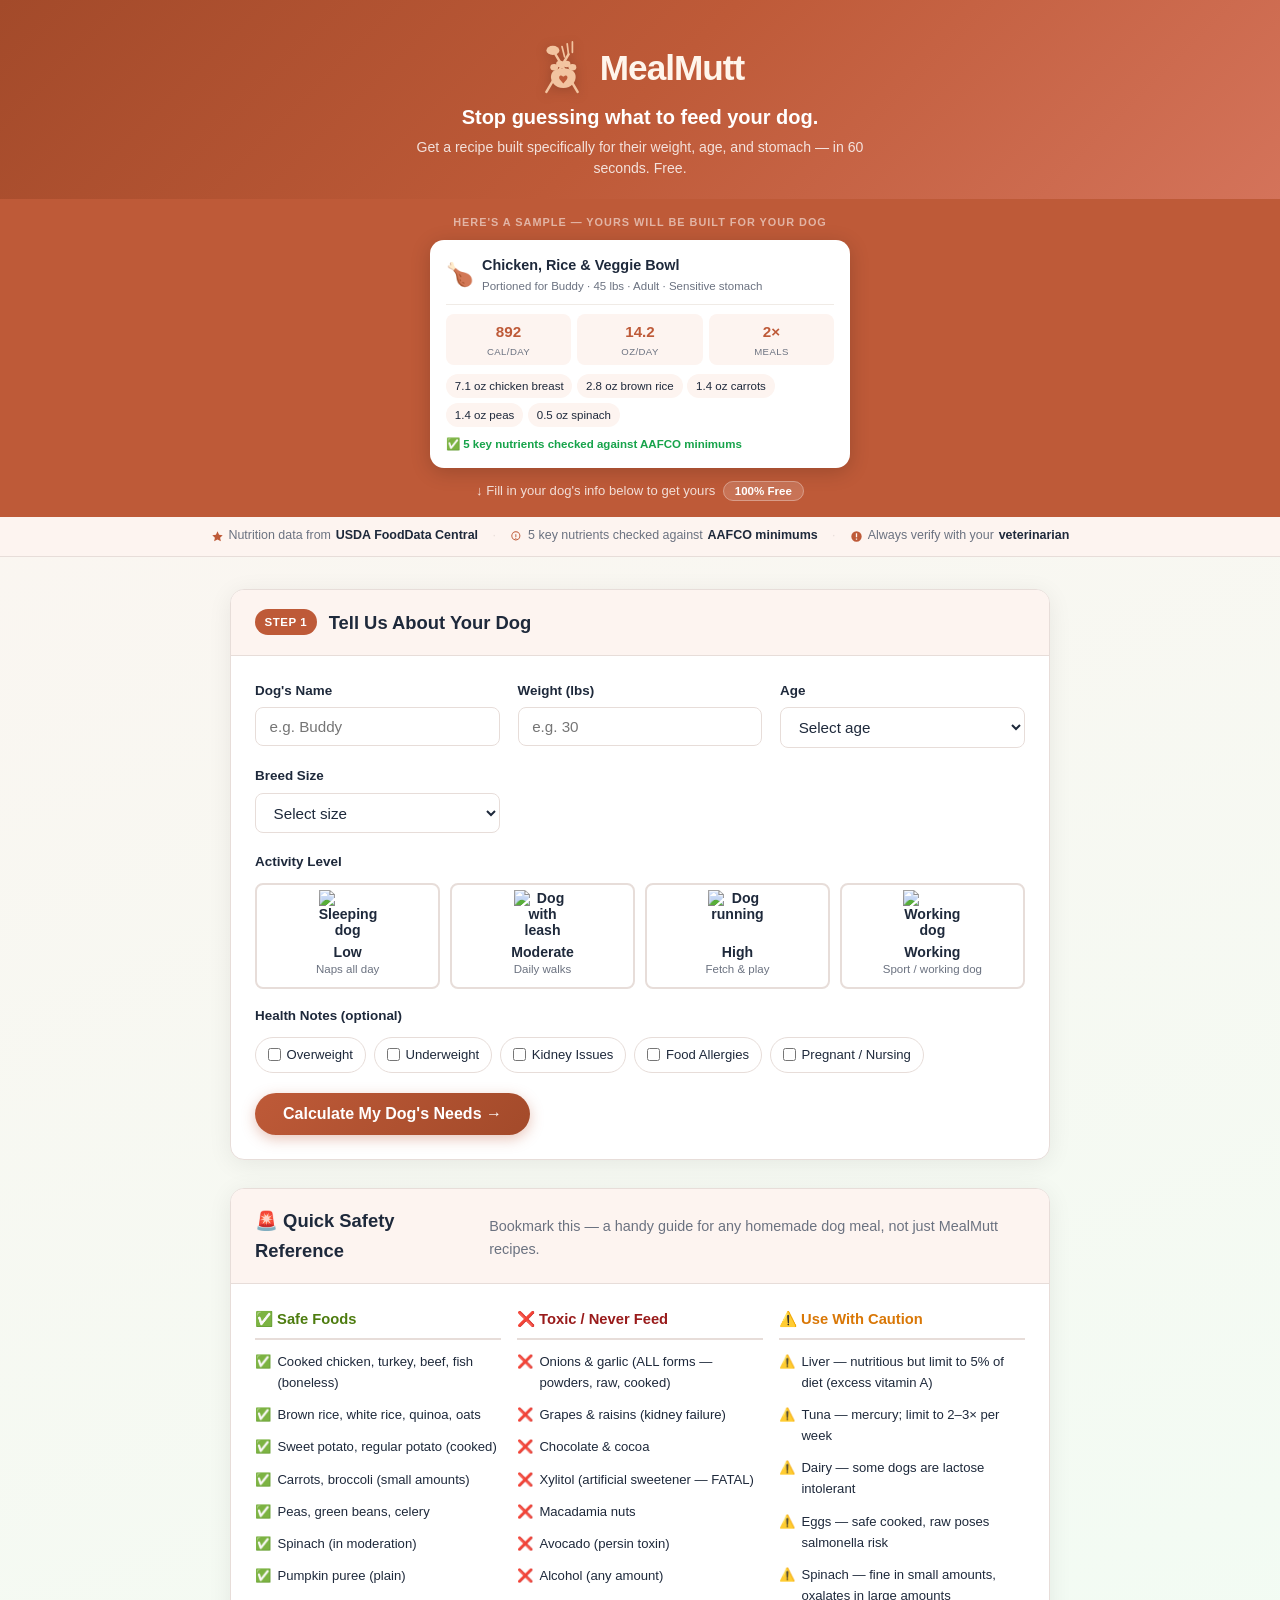
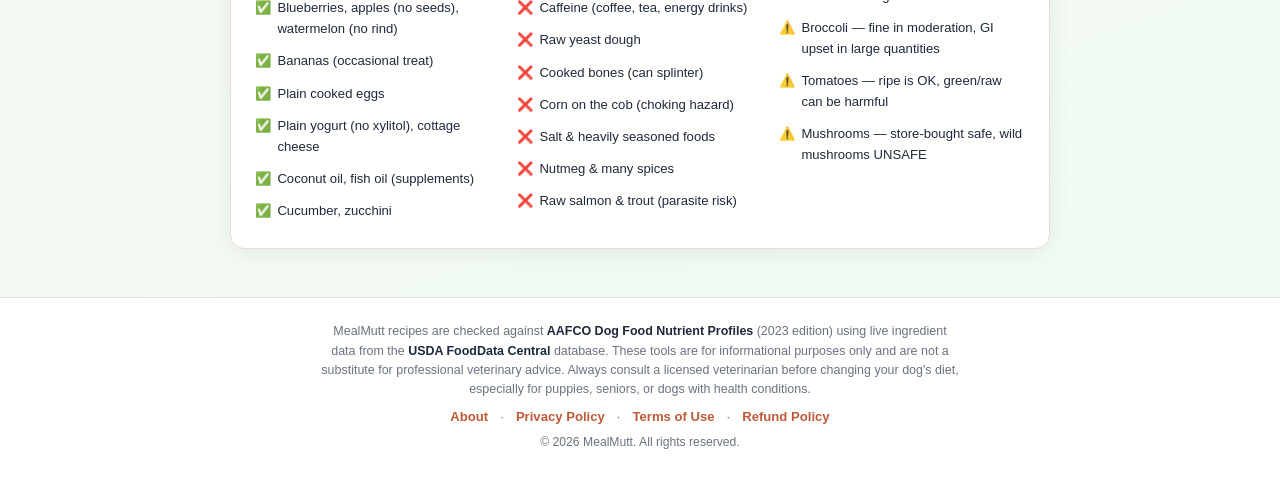
==== commit d78acb1e: "hero: updated copy, added recipe preview card, fixed overflow and spacing Co-Authored-By: Claude Son" ====
--- a/index.html
+++ b/index.html
@@ -72,9 +72,37 @@
         </svg>
         <h1 class="logo-text">MealMutt</h1>
       </div>
-      <p class="tagline">Easy homemade meals, perfectly portioned for your dog</p>
+      <p class="tagline-new">Stop guessing what to feed your dog.</p>
+      <p class="tagline-sub">Get a recipe built specifically for their weight, age, and stomach — in 60 seconds. Free.</p>
     </div>
   </header>
+
+  <div class="hero-preview">
+    <p class="hero-preview-label">Here's a sample — yours will be built for your dog</p>
+    <div class="recipe-preview-card">
+      <div class="rpc-header">
+        <span class="rpc-emoji">🍗</span>
+        <div>
+          <div class="rpc-title">Chicken, Rice &amp; Veggie Bowl</div>
+          <div class="rpc-for">Portioned for Buddy · 45 lbs · Adult · Sensitive stomach</div>
+        </div>
+      </div>
+      <div class="rpc-stats">
+        <div class="rpc-stat"><span class="rpc-num">892</span><span class="rpc-lbl">Cal/day</span></div>
+        <div class="rpc-stat"><span class="rpc-num">14.2</span><span class="rpc-lbl">Oz/day</span></div>
+        <div class="rpc-stat"><span class="rpc-num">2×</span><span class="rpc-lbl">Meals</span></div>
+      </div>
+      <div class="rpc-ings">
+        <span class="rpc-ing">7.1 oz chicken breast</span>
+        <span class="rpc-ing">2.8 oz brown rice</span>
+        <span class="rpc-ing">1.4 oz carrots</span>
+        <span class="rpc-ing">1.4 oz peas</span>
+        <span class="rpc-ing">0.5 oz spinach</span>
+      </div>
+      <div class="rpc-aafco">✅ 5 key nutrients checked against AAFCO minimums</div>
+    </div>
+    <p class="hero-cta-nudge">↓ Fill in your dog's info below to get yours &nbsp;<span class="hero-free-badge">100% Free</span></p>
+  </div>
 
   <!-- ===== CREDIBILITY STRIP ===== -->
   <div class="credibility-strip">
--- a/styles.css
+++ b/styles.css
@@ -57,15 +57,17 @@
   min-height: 100vh;
   color: var(--text);
   line-height: 1.6;
+  overflow-x: hidden;
 }
 
 /* ===== HEADER ===== */
 .header {
   background: linear-gradient(135deg, #a34a2a 0%, #be5a38 50%, #d4735a 100%);
   color: #fff;
-  padding: 2.5rem 1.5rem 2rem;
+  padding: 2.5rem 1.5rem .75rem;
   text-align: center;
-  box-shadow: 0 4px 20px rgba(190,90,56,.35);
+  box-shadow: none;
+  margin-bottom: 0;
 }
 .header-inner { max-width: 700px; margin: 0 auto; }
 .logo { display: flex; align-items: center; justify-content: center; gap: .75rem; margin-bottom: .4rem; }
@@ -1075,9 +1077,191 @@
   body { background: white; }
 }
 
+/* ===== AAFCO COMPLETE SECTION ===== */
+.aafco-complete-box {
+  background: #fffbeb;
+  border: 1.5px solid #fcd34d;
+  border-radius: var(--radius);
+  padding: 1.25rem;
+  margin: 1.25rem 0;
+}
+
+.complete-products-grid {
+  display: grid;
+  grid-template-columns: 1fr 1fr;
+  gap: 1rem;
+  margin-top: 1rem;
+}
+
+.complete-product-card {
+  background: var(--white);
+  border: 1px solid var(--border);
+  border-radius: var(--radius-sm);
+  padding: 1rem;
+  display: flex;
+  flex-direction: column;
+  gap: .5rem;
+}
+
+.complete-badge {
+  background: #dcfce7;
+  color: #15803d;
+  font-size: .7rem;
+  font-weight: 700;
+  padding: .2rem .6rem;
+  border-radius: 20px;
+  display: inline-block;
+  width: fit-content;
+}
+
+.complete-product-name {
+  font-size: 1rem;
+  font-weight: 700;
+  color: var(--text);
+}
+
+.complete-product-desc {
+  font-size: .82rem;
+  color: var(--text-muted);
+  line-height: 1.5;
+}
+
+.complete-dose {
+  font-size: .82rem;
+  font-weight: 600;
+  color: #92400e;
+  background: #fef3c7;
+  padding: .35rem .65rem;
+  border-radius: 6px;
+  line-height: 1.4;
+}
+
+.complete-dose small {
+  font-size: .75rem;
+  font-weight: 400;
+  display: block;
+  margin-top: 2px;
+  color: #a16207;
+}
+
+.complete-btn-primary {
+  width: 100%;
+  background: var(--primary);
+  color: #fff;
+  border: none;
+  padding: .65rem 1rem;
+  border-radius: var(--radius-sm);
+  font-weight: 700;
+  cursor: pointer;
+  font-size: .88rem;
+  margin-top: auto;
+  text-decoration: none;
+  display: block;
+  text-align: center;
+}
+.complete-btn-primary:hover { opacity: .88; }
+
+.complete-btn-secondary {
+  width: 100%;
+  background: transparent;
+  color: var(--primary);
+  border: 1.5px solid var(--primary);
+  padding: .65rem 1rem;
+  border-radius: var(--radius-sm);
+  font-weight: 700;
+  cursor: pointer;
+  font-size: .88rem;
+  margin-top: auto;
+  text-decoration: none;
+  display: block;
+  text-align: center;
+}
+.complete-btn-secondary:hover { background: var(--surface); }
+
+.complete-alt-note {
+  font-size: .8rem;
+  color: var(--text-muted);
+  margin-top: .75rem;
+  font-style: italic;
+  line-height: 1.5;
+}
+
+.complete-disclosure {
+  font-size: .75rem;
+  color: #92400e;
+  background: #fffbeb;
+  border-top: 1px solid #fcd34d;
+  padding: .5rem .75rem;
+  border-radius: 0 0 6px 6px;
+  margin-top: .75rem;
+  line-height: 1.5;
+}
+
+@media (max-width: 600px) {
+  .complete-products-grid { grid-template-columns: 1fr; }
+}
+
+/* ===== SUPPLEMENT GROUPS ===== */
+.supp-group-header {
+  font-size: 1rem;
+  font-weight: 700;
+  color: var(--text);
+  margin: 1.5rem 0 .25rem 0;
+}
+
+.supp-group-sub {
+  font-size: .82rem;
+  color: var(--text-muted);
+  margin-bottom: .75rem;
+  line-height: 1.5;
+}
+
 /* ===== RESPONSIVE ===== */
 @media (max-width: 480px) {
   .logo-text { font-size: 1.6rem; }
   .safe-unsafe-grid { grid-template-columns: 1fr; }
   .results-hero { flex-direction: column; }
 }
+
+.tagline-new {
+  font-size: 1.25rem; font-weight: 700; color: #fff;
+  margin: .3rem 0 .4rem; line-height: 1.35;
+}
+.tagline-sub {
+  font-size: .88rem; color: rgba(255,255,255,0.82);
+  margin: 0 auto .5rem; max-width: 480px; line-height: 1.5;
+}
+.hero-preview {
+  background-color: #be5a38;
+  padding: .9rem 1rem 1rem;
+  text-align: center;
+  margin-top: 0;
+  overflow: hidden;
+  box-sizing: border-box;
+  width: 100%;
+}
+.hero-preview-label {
+  font-size: .68rem; font-weight: 700; text-transform: uppercase;
+  letter-spacing: 1px; color: rgba(255,255,255,0.55); margin-bottom: .55rem;
+}
+.recipe-preview-card {
+  background: #fff; border-radius: 14px; padding: .9rem 1rem;
+  max-width: 420px; margin: 0 auto .75rem; text-align: left;
+  box-shadow: 0 4px 20px rgba(0,0,0,0.18);
+}
+.rpc-header { display: flex; align-items: center; gap: 8px; margin-bottom: .55rem; padding-bottom: .55rem; border-bottom: 1px solid #f0ebe6; }
+.rpc-emoji { font-size: 1.4rem; }
+.rpc-title { font-size: .9rem; font-weight: 700; color: var(--text); }
+.rpc-for { font-size: .72rem; color: var(--text-muted); }
+.rpc-stats { display: grid; grid-template-columns: repeat(3,1fr); gap: .4rem; margin-bottom: .55rem; }
+.rpc-stat { background: var(--primary-light); border-radius: 8px; padding: .35rem .5rem; text-align: center; }
+.rpc-num { display: block; font-size: .95rem; font-weight: 800; color: var(--primary); }
+.rpc-lbl { display: block; font-size: .6rem; text-transform: uppercase; letter-spacing: .4px; color: var(--text-muted); }
+.rpc-ings { display: flex; flex-wrap: wrap; gap: .3rem; margin-bottom: .5rem; }
+.rpc-ing { font-size: .72rem; background: var(--surface); border-radius: 20px; padding: .18rem .55rem; color: var(--text); }
+.rpc-aafco { font-size: .72rem; color: #16a34a; font-weight: 600; }
+.hero-cta-nudge { font-size: .82rem; color: rgba(255,255,255,0.8); margin: 0; }
+.hero-free-badge {
+  background: rgba(255,255,255,0.15); border: 1px solid rgba(255,255,255,0.3);
+  border-radius: 20px; padding: .2rem .7rem; font-size: .72rem; color: #fff; font-weight: 600;
+}
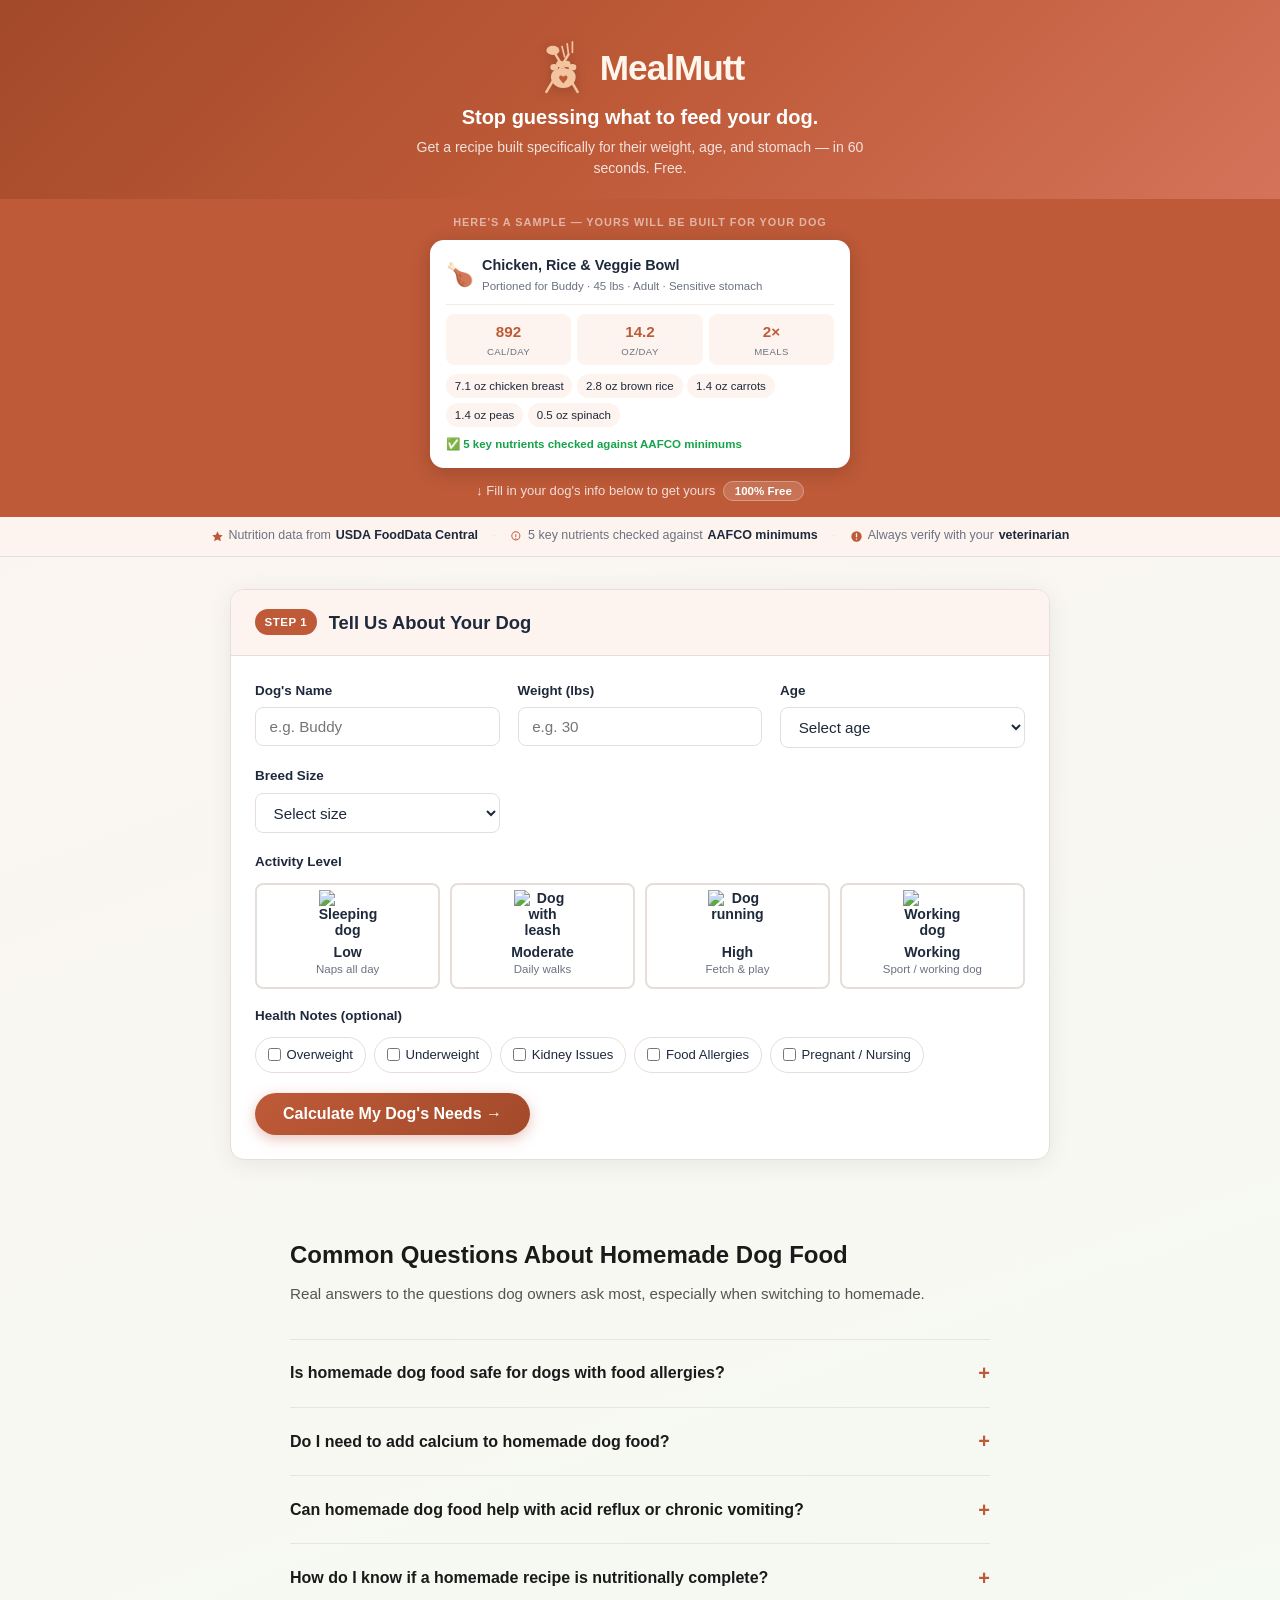
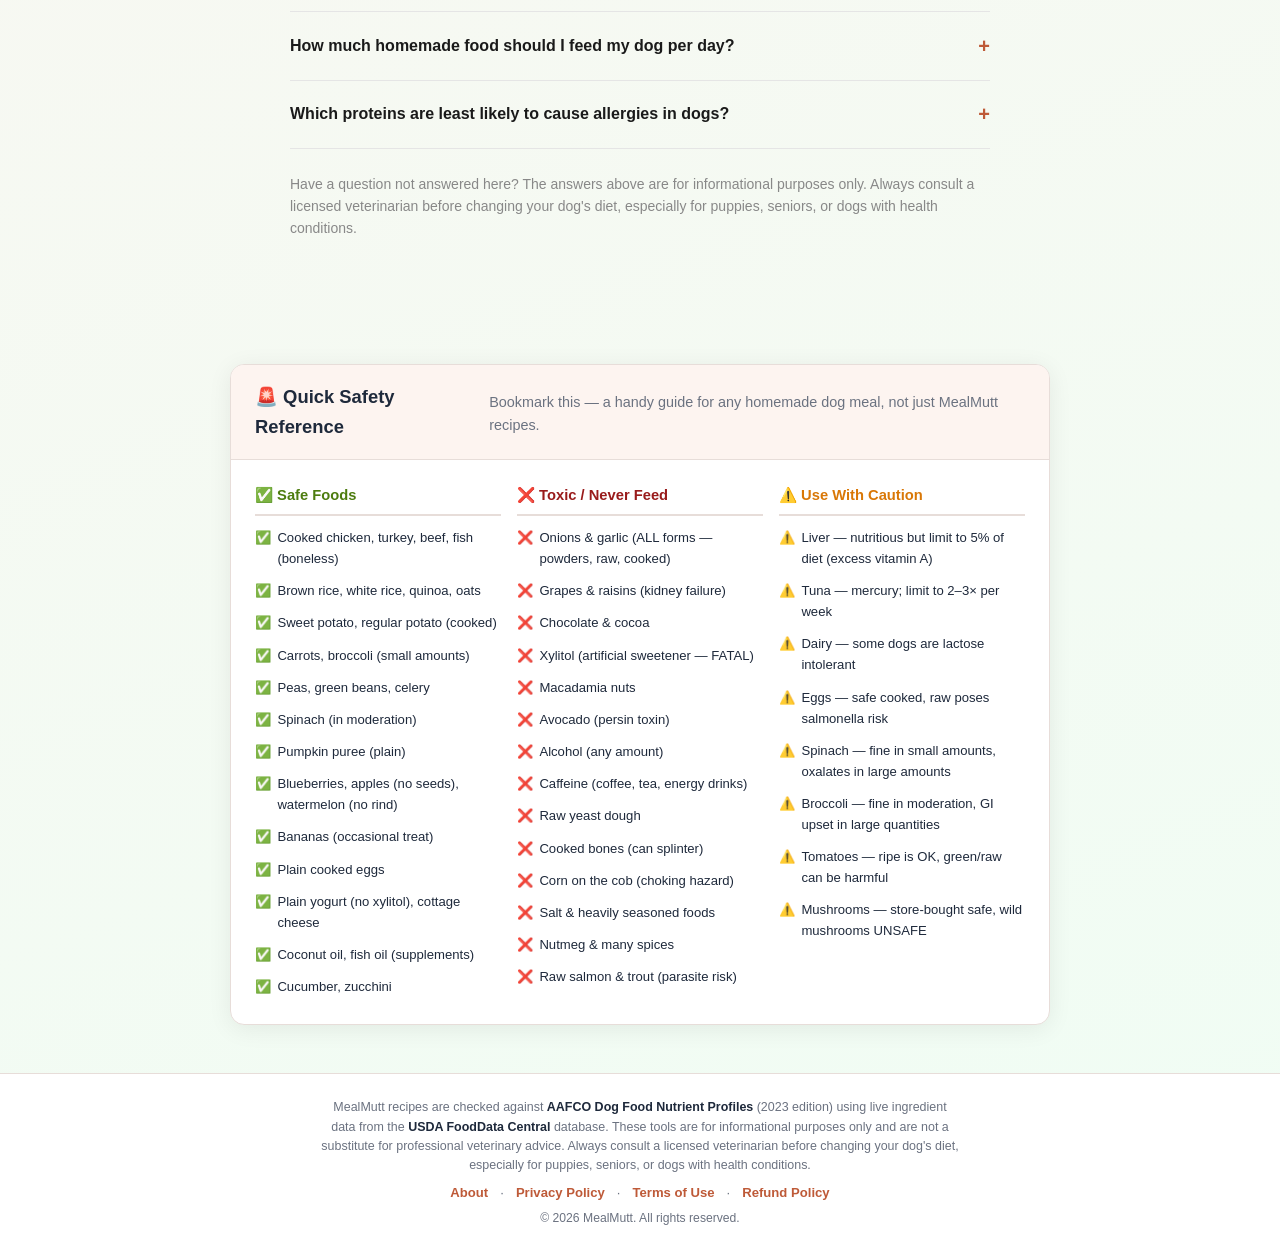
==== commit ba05ba0d: "Add FAQ section with FAQPage JSON-LD schema Six SEO-targeted Q&As placed between cooking steps and e" ====
--- a/index.html
+++ b/index.html
@@ -15,13 +15,37 @@
   <meta property="og:image" content="https://mealmutt.com/icons/og-preview.png" />
   <meta name="twitter:card" content="summary_large_image" />
 
-  <!-- Google Analytics 4 -->
-  <script async src="https://www.googletagmanager.com/gtag/js?id=G-VZTRQTY7SE"></script>
+  <!-- Google Analytics 4 — lazy-loaded after window.load to protect LCP -->
   <script>
     window.dataLayer = window.dataLayer || [];
     function gtag(){ dataLayer.push(arguments); }
     gtag('js', new Date());
     gtag('config', 'G-VZTRQTY7SE');
+
+    // Defer the actual gtag.js library until after the page is interactive.
+    // Events fired before this point queue in dataLayer and process when the script loads.
+    (function loadGtag() {
+      function inject() {
+        var s = document.createElement('script');
+        s.src = 'https://www.googletagmanager.com/gtag/js?id=G-VZTRQTY7SE';
+        s.async = true;
+        document.head.appendChild(s);
+      }
+      if (document.readyState === 'complete') {
+        setTimeout(inject, 200);
+      } else {
+        window.addEventListener('load', function() { setTimeout(inject, 200); });
+      }
+    })();
+  </script>
+
+  <!-- Microsoft Clarity -->
+  <script type="text/javascript">
+    (function(c,l,a,r,i,t,y){
+        c[a]=c[a]||function(){(c[a].q=c[a].q||[]).push(arguments)};
+        t=l.createElement(r);t.async=1;t.src="https://www.clarity.ms/tag/"+i;
+        y=l.getElementsByTagName(r)[0];y.parentNode.insertBefore(t,y);
+    })(window, document, "clarity", "script", "wj261yqr4h");
   </script>
 
   <!-- PWA manifest -->
@@ -37,6 +61,72 @@
   <link rel="apple-touch-icon" href="/icons/icon-192.png" />
 
   <link rel="stylesheet" href="styles.css" />
+
+  <!-- FAQ accordion: rotate "+" to "x" when open -->
+  <style>
+    details[open] summary span {
+      transform: rotate(45deg);
+      display: inline-block;
+    }
+  </style>
+
+  <!-- FAQ schema (Google rich results) -->
+  <script type="application/ld+json">
+{
+  "@context": "https://schema.org",
+  "@type": "FAQPage",
+  "mainEntity": [
+    {
+      "@type": "Question",
+      "name": "Is homemade dog food safe for dogs with food allergies?",
+      "acceptedAnswer": {
+        "@type": "Answer",
+        "text": "For a lot of dogs with allergies, homemade food is genuinely the best path forward. You control every single ingredient, so there are no hidden fillers, no shared equipment warnings, no mystery proteins. The most common triggers are things your dog has eaten for years: chicken, beef, dairy, wheat, eggs, and soy. Switching to something your dog has never eaten before, like venison, rabbit, or duck, gives their immune system nothing to react to. The part most people miss is that a new protein alone does not make a recipe complete. Homemade food can clear up allergies and quietly cause bone problems at the same time if the calcium is off. Before starting an elimination diet, check with your vet, especially if your dog has been on the same food for a long time."
+      }
+    },
+    {
+      "@type": "Question",
+      "name": "Do I need to add calcium to homemade dog food?",
+      "acceptedAnswer": {
+        "@type": "Answer",
+        "text": "Yes, and skipping it is the most common mistake people make when cooking for their dogs. Meat is naturally high in phosphorus and very low in calcium. When those two minerals are out of balance, the body compensates by pulling calcium from the bones. It does not show up right away, which is part of what makes it dangerous. The easiest fix is eggshell powder. One teaspoon of finely ground dried eggshell gives you roughly 2,000mg of calcium, which is enough to balance a full day of meals for a medium-sized dog. Bone meal works too, but quality varies between brands, so look for one tested for lead. Things like yogurt and broccoli do have some calcium, but nowhere near enough to balance a meat-based diet on their own."
+      }
+    },
+    {
+      "@type": "Question",
+      "name": "Can homemade dog food help with acid reflux or chronic vomiting?",
+      "acceptedAnswer": {
+        "@type": "Answer",
+        "text": "It can help a lot, but it depends on what is actually causing the problem. Acid reflux in dogs usually comes from one of three things: an empty stomach, a meal that is too high in fat, or a food sensitivity. Homemade food gives you control over all three. The approach that tends to work best is smaller meals more often, lower overall fat content, and a single protein that is easy to digest. High-fat proteins like beef, pork, and salmon are the most common dietary triggers, and added oils can do it too. If your dog vomits yellow bile in the early morning before their first meal, that is usually a stomach acid problem overnight, and a small snack before bed often fixes it faster than any recipe change. If vomiting is frequent or your dog is losing weight, see a vet before changing the diet."
+      }
+    },
+    {
+      "@type": "Question",
+      "name": "How do I know if a homemade dog food recipe is nutritionally complete?",
+      "acceptedAnswer": {
+        "@type": "Answer",
+        "text": "Honestly, most recipes people find online are not complete. Vet-approved and popular do not mean balanced. Most homemade recipes are missing at least one critical nutrient, and calcium is the most common gap, followed by zinc and vitamin D. The benchmark used in the US is the AAFCO Dog Food Nutrient Profiles, the same standards commercial dog food has to meet to be sold as complete and balanced. Checking all of this by hand means looking up the nutrient content of every ingredient by weight for every batch you make, which is why most people skip it. MealMutt connects to the USDA FoodData Central database and checks 5 key nutrients against AAFCO minimums for your dog's specific weight and age. No tool covers all 37 or more AAFCO nutrients, and we are upfront about that."
+      }
+    },
+    {
+      "@type": "Question",
+      "name": "How much homemade food should I feed my dog per day?",
+      "acceptedAnswer": {
+        "@type": "Answer",
+        "text": "The standard starting point is 2 to 3 percent of your dog's body weight in food per day. For a 50 lb dog that works out to roughly 16 oz of food daily. Puppies need more food per pound than adults because they are growing fast. Senior dogs usually need fewer calories. A dog that runs off-leash every day needs more than one that mostly naps. Caloric density matters just as much as portion size. A chicken and rice bowl has a very different calorie count per ounce than a beef and sweet potato recipe, so two dogs eating the same amount by weight could be getting very different amounts of energy. The numbers are a starting point. The real gauge is your dog's body condition. You should be able to feel the ribs without pressing hard, but not see them."
+      }
+    },
+    {
+      "@type": "Question",
+      "name": "Which proteins are least likely to cause allergies in dogs?",
+      "acceptedAnswer": {
+        "@type": "Answer",
+        "text": "The proteins most likely to cause reactions are the ones your dog has eaten the longest: chicken and beef. Food allergies develop through repeated exposure over time, and those two proteins are in almost everything. Novel proteins work better for allergy dogs because the immune system has nothing to react to yet. The most commonly recommended options for elimination diets are venison, rabbit, duck, and whitefish like cod or tilapia. Turkey is often a good middle-ground option since it is less common in commercial foods than chicken. Lamb used to be the go-to novel protein but it has shown up in enough commercial foods over the years that it no longer offers the same reliability. Worth knowing: a true food allergy is an immune response, which is different from a food intolerance, which is a digestive sensitivity. A dog that reacts to beef might actually be reacting to the fat content, not the protein, and switching to a leaner cut sometimes resolves it without changing proteins at all."
+      }
+    }
+  ]
+}
+  </script>
 </head>
 <body>
 
@@ -228,7 +318,37 @@
             <label class="tag-checkbox"><input type="checkbox" value="overweight" /> Overweight</label>
             <label class="tag-checkbox"><input type="checkbox" value="underweight" /> Underweight</label>
             <label class="tag-checkbox"><input type="checkbox" value="kidney" /> Kidney Issues</label>
-            <label class="tag-checkbox"><input type="checkbox" value="allergies" /> Food Allergies</label>
+            <label class="tag-checkbox"><input type="checkbox" value="allergies" onchange="
+              var p=document.getElementById('allergen-picker');
+              p.hidden=!this.checked;
+              if(!this.checked)p.querySelectorAll('.allergen-pill').forEach(function(c){c.checked=false;});
+            " /> Food Allergies</label>
+            <div id="allergen-picker" hidden style="width:100%;margin-top:.5rem;">
+              <label class="tag-checkbox"><input type="checkbox" class="allergen-pill" value="chicken" /> Chicken</label>
+              <label class="tag-checkbox"><input type="checkbox" class="allergen-pill" value="beef" /> Beef</label>
+              <label class="tag-checkbox"><input type="checkbox" class="allergen-pill" value="turkey" /> Turkey</label>
+              <label class="tag-checkbox"><input type="checkbox" class="allergen-pill" value="fish" /> Fish</label>
+              <label class="tag-checkbox"><input type="checkbox" class="allergen-pill" value="lamb" /> 🐑 Lamb</label>
+              <label class="tag-checkbox"><input type="checkbox" class="allergen-pill" value="egg" /> Egg</label>
+              <label class="tag-checkbox"><input type="checkbox" class="allergen-pill" value="dairy" /> Dairy</label>
+              <label class="tag-checkbox"><input type="checkbox" class="allergen-pill" value="wheat" /> Wheat</label>
+              <label class="tag-checkbox"><input type="checkbox" class="allergen-pill" value="soy" /> Soy</label>
+              <label class="tag-checkbox"><input type="checkbox" class="allergen-pill" value="corn" /> Corn</label>
+              <label class="tag-checkbox"><input type="checkbox" class="allergen-pill" value="potato" /> Potato</label>
+              <label class="tag-checkbox"><input type="checkbox" class="allergen-pill" value="pea" /> Pea</label>
+              <label class="tag-checkbox">
+                <input type="checkbox" class="allergen-pill" value="venison" />
+                🦌 Venison
+              </label>
+              <label class="tag-checkbox">
+                <input type="checkbox" class="allergen-pill" value="duck" />
+                🦆 Duck
+              </label>
+              <label class="tag-checkbox">
+                <input type="checkbox" class="allergen-pill" value="rabbit" />
+                🐇 Rabbit
+              </label>
+            </div>
             <label class="tag-checkbox"><input type="checkbox" value="pregnant" /> Pregnant / Nursing</label>
           </div>
         </div>
@@ -296,6 +416,10 @@
             <button class="filter-btn" data-filter="beef">🥩 Beef</button>
             <button class="filter-btn" data-filter="fish">🐟 Fish</button>
             <button class="filter-btn" data-filter="turkey">🦃 Turkey</button>
+            <button class="filter-btn" data-filter="lamb">🐑 Lamb</button>
+            <button class="filter-btn" data-filter="venison">🦌 Venison</button>
+            <button class="filter-btn" data-filter="duck">🦆 Duck</button>
+            <button class="filter-btn" data-filter="rabbit">🐇 Rabbit</button>
           </div>
         </div>
         <div class="recipe-grid" id="recipe-grid"></div>
@@ -388,6 +512,247 @@
           <button class="btn-primary" id="btn-print">🖨️ Print This Recipe</button>
         </div>
       </div>
+    </section>
+
+    <!--
+      MealMutt FAQ Section
+      Matches MealMutt design system: terracotta #BE5A38, green #4D7C0F, system font stack.
+      Each question targets a real search query. Do not shorten the answers — length = SEO signal.
+    -->
+    <section id="faq" style="
+      max-width: 740px;
+      margin: 3rem auto;
+      padding: 0 1.25rem 3rem;
+      font-family: -apple-system, BlinkMacSystemFont, 'Segoe UI', Roboto, sans-serif;
+    ">
+
+      <h2 style="
+        font-size: 1.5rem;
+        font-weight: 700;
+        color: #1a1a1a;
+        margin-bottom: 0.5rem;
+      ">Common Questions About Homemade Dog Food</h2>
+
+      <p style="
+        color: #555;
+        font-size: 0.95rem;
+        margin-bottom: 2rem;
+        line-height: 1.6;
+      ">Real answers to the questions dog owners ask most, especially when switching to homemade.</p>
+
+      <!-- FAQ ITEM 1 -->
+      <details style="border-top: 1px solid #e5e5e5; padding: 1.1rem 0;">
+        <summary style="
+          font-weight: 600;
+          font-size: 1rem;
+          color: #1a1a1a;
+          cursor: pointer;
+          list-style: none;
+          display: flex;
+          justify-content: space-between;
+          align-items: center;
+          gap: 1rem;
+        ">
+          Is homemade dog food safe for dogs with food allergies?
+          <span style="color: #BE5A38; font-size: 1.25rem; flex-shrink: 0;">+</span>
+        </summary>
+        <div style="
+          margin-top: 0.85rem;
+          color: #444;
+          font-size: 0.95rem;
+          line-height: 1.75;
+        ">
+          <p>For a lot of dogs with allergies, homemade food is genuinely the best path forward. Not because it's trendy, but because you control every single ingredient. No shared equipment warnings, no "may contain" fine print, no mystery fillers. You know exactly what went into the bowl.</p>
+
+          <p style="margin-top: 0.75rem;">The most common triggers are proteins your dog has eaten for years: chicken, beef, dairy, wheat, eggs, and soy. They show up in nearly every commercial food, which makes avoiding them on kibble nearly impossible. Switching to something your dog has never eaten before, like venison, rabbit, or duck, gives their immune system nothing to react to. That's the idea behind a novel protein diet.</p>
+
+          <p style="margin-top: 0.75rem;">The part most people miss is that a new protein alone doesn't make a recipe complete. Homemade food can clear up allergies and quietly cause bone problems at the same time if the calcium isn't right. That's why nutrition still matters even when you're cooking specifically for sensitivities. MealMutt checks every recipe against AAFCO minimums for 5 key nutrients and flags which supplements fill the most common gaps.</p>
+
+          <p style="margin-top: 0.75rem; color: #BE5A38; font-size: 0.875rem;">Before starting an elimination diet, check with your vet, especially if your dog has been on the same food for a long time. Some reactions aren't food-related at all.</p>
+        </div>
+      </details>
+
+      <!-- FAQ ITEM 2 -->
+      <details style="border-top: 1px solid #e5e5e5; padding: 1.1rem 0;">
+        <summary style="
+          font-weight: 600;
+          font-size: 1rem;
+          color: #1a1a1a;
+          cursor: pointer;
+          list-style: none;
+          display: flex;
+          justify-content: space-between;
+          align-items: center;
+          gap: 1rem;
+        ">
+          Do I need to add calcium to homemade dog food?
+          <span style="color: #BE5A38; font-size: 1.25rem; flex-shrink: 0;">+</span>
+        </summary>
+        <div style="
+          margin-top: 0.85rem;
+          color: #444;
+          font-size: 0.95rem;
+          line-height: 1.75;
+        ">
+          <p>Yes, and skipping it is the most common mistake people make when cooking for their dogs. Meat is naturally high in phosphorus and very low in calcium. When those two minerals are out of balance, the body compensates by pulling calcium from the bones. It doesn't show up right away, which is part of what makes it dangerous. By the time you notice something is wrong, months of damage may have already happened.</p>
+
+          <p style="margin-top: 0.75rem;">The easiest fix is eggshell powder. One teaspoon of finely ground dried eggshell gives you roughly 2,000mg of calcium, which is enough to balance a full day of meals for a medium-sized dog. You can make it yourself by baking clean shells at 200°F for about 10 minutes until they're completely dry, then grinding them into a fine powder. Or you can buy it ready-made if you'd rather not bother.</p>
+
+          <p style="margin-top: 0.75rem;">Bone meal works too, but the quality varies a lot between brands. If you go that route, look for one that's been tested for lead. Things like yogurt, cheese, and broccoli do have some calcium, but nowhere near enough to balance a meat-based diet on their own. People assume they're covered because they added a spoonful of yogurt. They're not.</p>
+
+          <p style="margin-top: 0.75rem;">MealMutt includes eggshell powder in the supplement section of every recipe and calculates the exact amount based on how much food your dog eats daily.</p>
+
+          <p style="margin-top: 0.75rem; color: #BE5A38; font-size: 0.875rem;">If your dog has kidney disease, calcium supplementation needs special guidance. Talk to your vet before adding anything.</p>
+        </div>
+      </details>
+
+      <!-- FAQ ITEM 3 -->
+      <details style="border-top: 1px solid #e5e5e5; padding: 1.1rem 0;">
+        <summary style="
+          font-weight: 600;
+          font-size: 1rem;
+          color: #1a1a1a;
+          cursor: pointer;
+          list-style: none;
+          display: flex;
+          justify-content: space-between;
+          align-items: center;
+          gap: 1rem;
+        ">
+          Can homemade dog food help with acid reflux or chronic vomiting?
+          <span style="color: #BE5A38; font-size: 1.25rem; flex-shrink: 0;">+</span>
+        </summary>
+        <div style="
+          margin-top: 0.85rem;
+          color: #444;
+          font-size: 0.95rem;
+          line-height: 1.75;
+        ">
+          <p>It can help a lot, but it depends on what's actually causing the problem. Acid reflux in dogs, sometimes called bilious vomiting syndrome, usually comes from one of three things: an empty stomach, a meal that's too high in fat, or a food sensitivity. Homemade food gives you control over all three of those, which is why a lot of owners see real improvement after switching.</p>
+
+          <p style="margin-top: 0.75rem;">For dogs that reflux regularly, the approach that tends to work best is smaller meals more often, lower overall fat content, and a single protein that's easy to digest. Chicken and rice is the classic starting point because both are gentle on the stomach. Turkey, rabbit, and lamb are solid alternatives if chicken is already a problem for your dog.</p>
+
+          <p style="margin-top: 0.75rem;">High-fat proteins like beef, pork, and salmon are the most common dietary triggers. Oils added to the bowl can do it too, even healthy ones. If your dog specifically vomits yellow bile in the early morning before their first meal, that's usually a stomach-acid-at-night problem rather than a food issue. A small snack before bed, even just a few kibbles, often fixes it faster than any recipe change.</p>
+
+          <p style="margin-top: 0.75rem;">If the vomiting is frequent, getting worse, or your dog is losing weight alongside it, see a vet before changing the diet. Reflux can occasionally be a sign of something more serious like pancreatitis or an esophageal issue.</p>
+
+          <p style="margin-top: 0.75rem; color: #4D7C0F; font-size: 0.875rem;">MealMutt lets you filter recipes by protein and flag sensitive stomach as a health condition. The portioning adjusts accordingly.</p>
+        </div>
+      </details>
+
+      <!-- FAQ ITEM 4 -->
+      <details style="border-top: 1px solid #e5e5e5; padding: 1.1rem 0;">
+        <summary style="
+          font-weight: 600;
+          font-size: 1rem;
+          color: #1a1a1a;
+          cursor: pointer;
+          list-style: none;
+          display: flex;
+          justify-content: space-between;
+          align-items: center;
+          gap: 1rem;
+        ">
+          How do I know if a homemade recipe is nutritionally complete?
+          <span style="color: #BE5A38; font-size: 1.25rem; flex-shrink: 0;">+</span>
+        </summary>
+        <div style="
+          margin-top: 0.85rem;
+          color: #444;
+          font-size: 0.95rem;
+          line-height: 1.75;
+        ">
+          <p>Honestly, most of the recipes people find online aren't. "Vet-approved" and "popular" don't mean balanced. A vet signing off on an ingredient list is very different from a recipe being tested against actual nutritional standards. Most homemade recipes are missing at least one critical nutrient, and calcium is the most common gap, followed by zinc and vitamin D.</p>
+
+          <p style="margin-top: 0.75rem;">The benchmark used in the US is the AAFCO Dog Food Nutrient Profiles. Those are the same standards commercial dog food has to meet to be sold as "complete and balanced." A recipe that genuinely meets those minimums for protein, fat, calcium, phosphorus, and key vitamins is in a different category from one that just looks healthy.</p>
+
+          <p style="margin-top: 0.75rem;">The hard part is that checking all of this by hand means looking up the exact nutrient content of every ingredient by weight for every batch you make. Most people don't do it, not because they don't care but because it's genuinely tedious. MealMutt connects to the USDA FoodData Central database and does that math automatically, checking 5 key nutrients against AAFCO minimums for your dog's specific weight and age.</p>
+
+          <p style="margin-top: 0.75rem;">Honest caveat: no tool covers all 37 or more AAFCO nutrients, including this one. For a dog eating homemade food as their only diet long-term, a consultation with a board-certified veterinary nutritionist is a worthwhile investment. They can run a full analysis and catch things that any calculator will miss.</p>
+
+          <p style="margin-top: 0.75rem; color: #4D7C0F; font-size: 0.875rem;">MealMutt checks 5 of 37+ AAFCO nutrients. We're upfront about that, and the supplement guide addresses the most common gaps that home cooking leaves behind.</p>
+        </div>
+      </details>
+
+      <!-- FAQ ITEM 5 -->
+      <details style="border-top: 1px solid #e5e5e5; padding: 1.1rem 0;">
+        <summary style="
+          font-weight: 600;
+          font-size: 1rem;
+          color: #1a1a1a;
+          cursor: pointer;
+          list-style: none;
+          display: flex;
+          justify-content: space-between;
+          align-items: center;
+          gap: 1rem;
+        ">
+          How much homemade food should I feed my dog per day?
+          <span style="color: #BE5A38; font-size: 1.25rem; flex-shrink: 0;">+</span>
+        </summary>
+        <div style="
+          margin-top: 0.85rem;
+          color: #444;
+          font-size: 0.95rem;
+          line-height: 1.75;
+        ">
+          <p>The standard starting point is 2 to 3 percent of your dog's body weight in food per day. For a 50 lb dog that works out to roughly 16 oz of food daily. But that number is a starting point, not a rule. Age, activity level, and body condition all shift it significantly.</p>
+
+          <p style="margin-top: 0.75rem;">Puppies need more food per pound than adults because they're growing fast. Senior dogs usually need fewer calories but often benefit from more attention to joint-supportive nutrients. A dog that runs off-leash every day needs more than one that mostly naps. An overweight dog should start at the lower end of the range and be reassessed every few weeks based on actual weight change, not guesswork.</p>
+
+          <p style="margin-top: 0.75rem;">Caloric density matters just as much as portion size. A chicken and rice bowl has a very different calorie count per ounce than a beef and sweet potato recipe. Two dogs eating the same amount of food by weight could be getting very different amounts of energy depending on what's in the recipe. That's why knowing the calories per ounce for your specific recipe is important.</p>
+
+          <p style="margin-top: 0.75rem;">MealMutt calculates daily calories, daily ounces, and per-meal portions automatically based on your dog's profile. You put in the weight, age, breed size, and activity level and it does the math.</p>
+
+          <p style="margin-top: 0.75rem; color: #BE5A38; font-size: 0.875rem;">The numbers are a starting point. The real gauge is your dog's body condition. You should be able to feel the ribs without pressing hard, but not see them. Adjust from there.</p>
+        </div>
+      </details>
+
+      <!-- FAQ ITEM 6 -->
+      <details style="border-top: 1px solid #e5e5e5; padding: 1.1rem 0; border-bottom: 1px solid #e5e5e5;">
+        <summary style="
+          font-weight: 600;
+          font-size: 1rem;
+          color: #1a1a1a;
+          cursor: pointer;
+          list-style: none;
+          display: flex;
+          justify-content: space-between;
+          align-items: center;
+          gap: 1rem;
+        ">
+          Which proteins are least likely to cause allergies in dogs?
+          <span style="color: #BE5A38; font-size: 1.25rem; flex-shrink: 0;">+</span>
+        </summary>
+        <div style="
+          margin-top: 0.85rem;
+          color: #444;
+          font-size: 0.95rem;
+          line-height: 1.75;
+        ">
+          <p>The proteins most likely to cause reactions are the ones your dog has eaten the longest: chicken and beef. It's not that they're inherently bad. It's that food allergies develop through repeated exposure over time, and those two proteins are in almost everything. Most dogs with food allergies developed them to whatever they ate every day for years.</p>
+
+          <p style="margin-top: 0.75rem;">Novel proteins work better for allergy dogs because the immune system has nothing to react to yet. The most commonly recommended options for elimination diets are venison, rabbit, duck, and whitefish like cod or tilapia. Kangaroo is used too, though it's harder to find. The key is picking something your specific dog has genuinely never eaten before, not just something that sounds exotic.</p>
+
+          <p style="margin-top: 0.75rem;">Turkey is often a good middle-ground option. It's less common in commercial foods than chicken, so many dogs with chicken sensitivities handle it fine. Lamb used to be the go-to novel protein but it's shown up in enough commercial foods over the years that it no longer offers the same reliability it once did.</p>
+
+          <p style="margin-top: 0.75rem;">Worth knowing: a true food allergy is an immune response, which is different from a food intolerance, which is a digestive sensitivity. A dog that vomits every time it eats beef might actually be reacting to the fat content, not the protein itself. Switching to a leaner cut of the same meat sometimes resolves it without changing proteins at all.</p>
+
+          <p style="margin-top: 0.75rem; color: #4D7C0F; font-size: 0.875rem;">MealMutt has recipes across 8 proteins. The allergy filter removes anything containing your dog's known triggers so you're only seeing safe options.</p>
+        </div>
+      </details>
+
+      <p style="
+        margin-top: 1.5rem;
+        font-size: 0.875rem;
+        color: #888;
+        line-height: 1.6;
+      ">
+        Have a question not answered here? The answers above are for informational purposes only.
+        Always consult a licensed veterinarian before changing your dog's diet, especially for puppies,
+        seniors, or dogs with health conditions.
+      </p>
+
     </section>
 
     <!-- WAITLIST / EMAIL CAPTURE (shown after first recipe is generated) -->
@@ -474,7 +839,7 @@
       <p class="upgrade-sub">Full access to every recipe, supplement, and feature — perfectly portioned for your dog.</p>
 
       <ul class="upgrade-features">
-        <li>🍽️ <strong>All 8+ recipes</strong> (+ new ones added monthly)</li>
+        <li>🍽️ <strong>All 25+ recipes</strong> (+ new ones added monthly)</li>
         <li>💊 <strong>Full supplement booster</strong> with affiliate shop links</li>
         <li>🐕 <strong>Save unlimited dog profiles</strong></li>
         <li>✅ <strong>AAFCO 5-nutrient check</strong> for every recipe</li>
@@ -506,7 +871,7 @@
               type="text"
               id="license-key-input"
               placeholder="MEALMUTT-XXXX-XXXX-XXXX"
-              maxlength="22"
+              maxlength="23"
               autocomplete="off"
               spellcheck="false"
               onkeydown="if(event.key==='Enter') redeemLicenseKey()"
@@ -538,5 +903,45 @@
       });
     }
   </script>
+<!-- GA4 purchase tracking — fires on Stripe Checkout return -->
+<script>
+(function() {
+  const params = new URLSearchParams(window.location.search);
+  if (params.get('purchase') !== 'success') return;
+
+  const plan = params.get('plan');
+  const sessionId = params.get('session_id');
+
+  const PLAN_PRICES = {
+    yearly:  { value: 39.00, name: 'MealMutt Pro Yearly',  id: 'mealmutt-pro-yearly'  },
+    monthly: { value: 4.99,  name: 'MealMutt Pro Monthly', id: 'mealmutt-pro-monthly' },
+  };
+
+  const planInfo = PLAN_PRICES[plan];
+  if (!planInfo) {
+    console.warn('[GA4] Unknown plan in success URL:', plan);
+    return;
+  }
+
+  if (window.gtag) {
+    gtag('event', 'purchase', {
+      transaction_id: sessionId || ('mealmutt-' + Date.now()),
+      value: planInfo.value,
+      currency: 'USD',
+      items: [{
+        item_id: planInfo.id,
+        item_name: planInfo.name,
+        price: planInfo.value,
+        quantity: 1,
+      }],
+    });
+    console.log('[GA4] purchase fired:', plan, planInfo.value);
+  }
+
+  if (window.history && window.history.replaceState) {
+    window.history.replaceState({}, document.title, window.location.pathname);
+  }
+})();
+</script>
 </body>
 </html>
--- a/styles.css
+++ b/styles.css
@@ -501,7 +501,7 @@
   padding: .85rem 1rem;
 }
 .aafco-check.pass { border-color: #86efac; background: #f0fdf4; }
-.aafco-check.fail { border-color: #fca5a5; background: #fef2f2; }
+.aafco-check.fail { border-color: #fcd34d; background: #fffbeb; }
 
 .aafco-check-header {
   display: flex; align-items: center; gap: .6rem;
@@ -519,7 +519,7 @@
   transition: width .55s ease;
 }
 .aafco-bar-fill.pass { background: #16a34a; }
-.aafco-bar-fill.fail { background: #dc2626; }
+.aafco-bar-fill.fail { background: #f59e0b; }
 
 .aafco-note {
   font-size: .82rem; line-height: 1.55;
@@ -1184,6 +1184,17 @@
   margin-top: .75rem;
   font-style: italic;
   line-height: 1.5;
+}
+
+.complete-already-note {
+  font-size: .9rem;
+  color: var(--text);
+  line-height: 1.5;
+  margin-bottom: .85rem;
+  padding: .65rem .8rem;
+  background: #f0fdf4;
+  border-left: 3px solid #16a34a;
+  border-radius: 6px;
 }
 
 .complete-disclosure {
@@ -1265,3 +1276,14 @@
   background: rgba(255,255,255,0.15); border: 1px solid rgba(255,255,255,0.3);
   border-radius: 20px; padding: .2rem .7rem; font-size: .72rem; color: #fff; font-weight: 600;
 }
+
+.allergy-safe-badge {
+  display: inline-block;
+  font-size: .68rem;
+  font-weight: 700;
+  padding: .2rem .55rem;
+  border-radius: 10px;
+  background: #ecfccb;
+  color: #3a6b0f;
+  margin-top: .4rem;
+}
